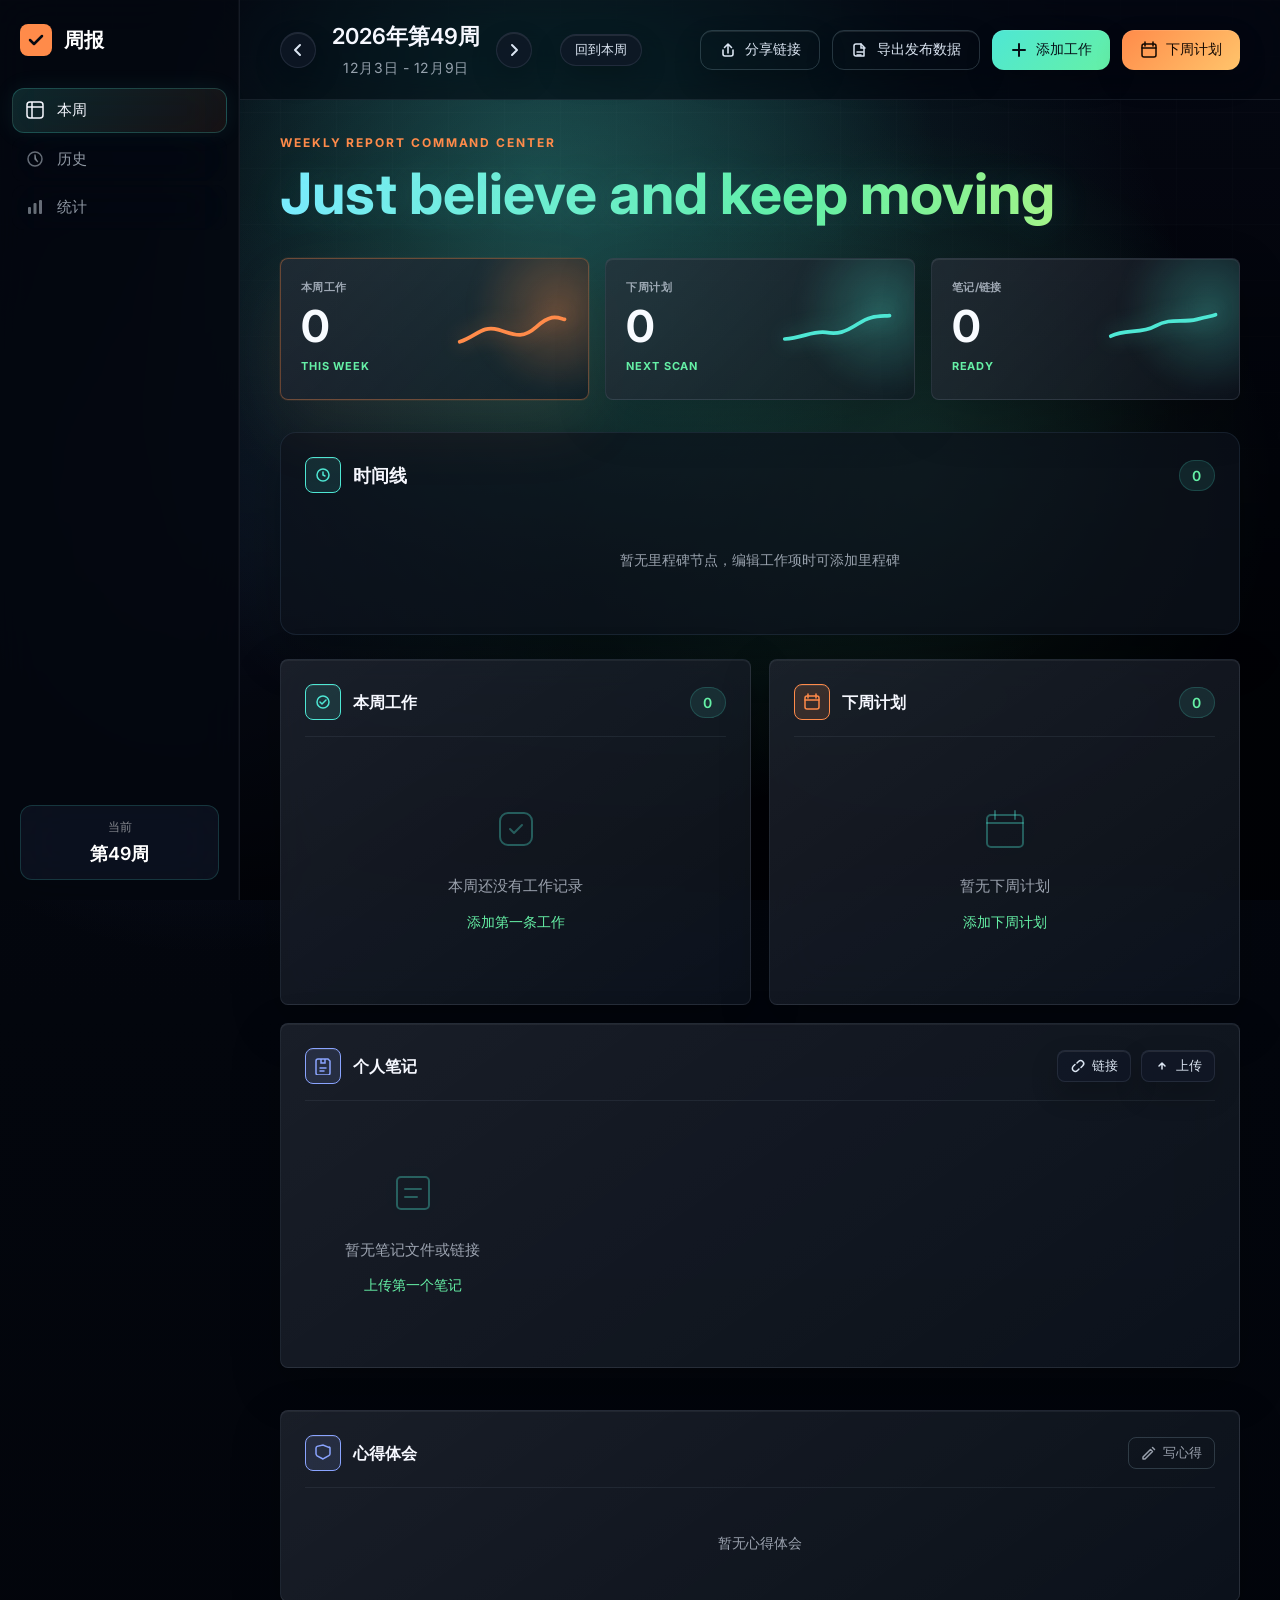
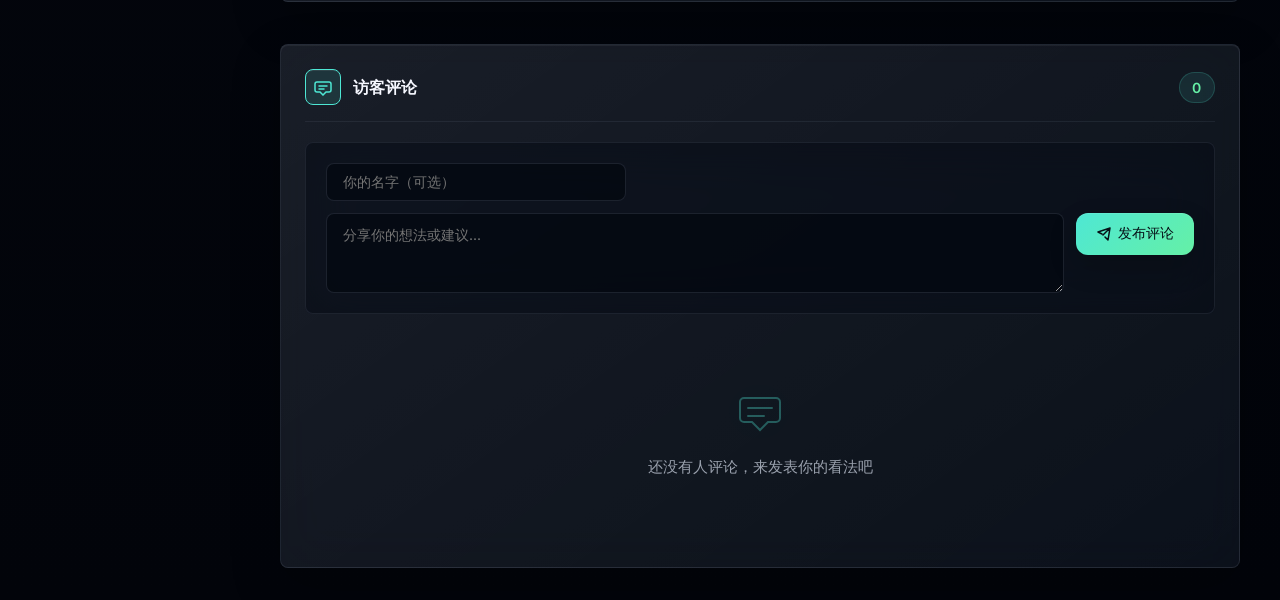
==== index.html @ 9b23c09d "Add published data export" ====
<!DOCTYPE html>
<html lang="zh-CN">
<head>
    <meta charset="UTF-8">
    <meta name="viewport" content="width=device-width, initial-scale=1.0">
    <title>周报 | Weekly Report</title>
    <link rel="stylesheet" href="css/style.css">
    <link rel="preconnect" href="https://fonts.googleapis.com">
    <link rel="preconnect" href="https://fonts.gstatic.com" crossorigin>
    <link href="https://fonts.googleapis.com/css2?family=Inter:wght@300;400;500;600;700&display=swap" rel="stylesheet">
</head>
<body>
    <div class="app-container">
        <!-- 侧边导航 -->
        <aside class="sidebar">
            <div class="sidebar-header">
                <div class="logo">
                    <svg width="32" height="32" viewBox="0 0 32 32" fill="none">
                        <rect width="32" height="32" rx="8" fill="url(#logo-gradient)"/>
                        <path d="M10 16L14 20L22 12" stroke="white" stroke-width="2.5" stroke-linecap="round" stroke-linejoin="round"/>
                        <defs>
                            <linearGradient id="logo-gradient" x1="0" y1="0" x2="32" y2="32">
                                <stop stop-color="#0A84FF"/>
                                <stop offset="1" stop-color="#5E5CE6"/>
                            </linearGradient>
                        </defs>
                    </svg>
                    <span>周报</span>
                </div>
            </div>

            <nav class="sidebar-nav">
                <a href="#" class="nav-item active" data-view="current">
                    <svg width="20" height="20" viewBox="0 0 20 20" fill="currentColor">
                        <rect x="2" y="2" width="16" height="16" rx="3" stroke="currentColor" stroke-width="1.5" fill="none"/>
                        <path d="M2 7h16M7 2v16" stroke="currentColor" stroke-width="1.5"/>
                    </svg>
                    <span>本周</span>
                </a>
                <a href="#" class="nav-item" data-view="history">
                    <svg width="20" height="20" viewBox="0 0 20 20" fill="currentColor">
                        <circle cx="10" cy="10" r="7" stroke="currentColor" stroke-width="1.5" fill="none"/>
                        <path d="M10 6v4l2.5 2.5" stroke="currentColor" stroke-width="1.5" stroke-linecap="round"/>
                    </svg>
                    <span>历史</span>
                </a>
                <a href="#" class="nav-item" data-view="stats">
                    <svg width="20" height="20" viewBox="0 0 20 20" fill="currentColor">
                        <rect x="3" y="10" width="3" height="7" rx="1" fill="currentColor"/>
                        <rect x="8.5" y="6" width="3" height="11" rx="1" fill="currentColor"/>
                        <rect x="14" y="3" width="3" height="14" rx="1" fill="currentColor"/>
                    </svg>
                    <span>统计</span>
                </a>
            </nav>

            <div class="sidebar-footer">
                <div class="current-week-badge">
                    <span class="week-label">当前</span>
                    <span class="week-number" id="sidebarWeek">第1周</span>
                </div>
            </div>
        </aside>

        <!-- 主内容区 -->
        <main class="main-content">
            <!-- 顶部导航栏 -->
            <header class="top-bar">
                <div class="week-selector">
                    <button class="week-nav-btn" id="prevWeek" aria-label="上一周">
                        <svg width="20" height="20" viewBox="0 0 20 20" fill="none">
                            <path d="M12 15L7 10L12 5" stroke="currentColor" stroke-width="2" stroke-linecap="round" stroke-linejoin="round"/>
                        </svg>
                    </button>
                    <div class="week-display">
                        <h1 id="currentWeekTitle">2026年第1周</h1>
                        <span class="week-dates" id="currentWeekDates">1月1日 - 1月7日</span>
                    </div>
                    <button class="week-nav-btn" id="nextWeek" aria-label="下一周">
                        <svg width="20" height="20" viewBox="0 0 20 20" fill="none">
                            <path d="M8 5L13 10L8 15" stroke="currentColor" stroke-width="2" stroke-linecap="round" stroke-linejoin="round"/>
                        </svg>
                    </button>
                    <button class="today-btn" id="todayBtn">回到本周</button>
                </div>

                <div class="top-actions">
                    <button class="action-btn ghost" id="shareReportBtn">
                        <svg width="18" height="18" viewBox="0 0 18 18" fill="none">
                            <path d="M12.5 6.5L9 3m0 0L5.5 6.5M9 3v9M4 9v4a2 2 0 002 2h6a2 2 0 002-2V9" stroke="currentColor" stroke-width="1.6" stroke-linecap="round" stroke-linejoin="round"/>
                        </svg>
                        <span>分享链接</span>
                    </button>
                    <button class="action-btn ghost" id="exportPublishDataBtn">
                        <svg width="18" height="18" viewBox="0 0 18 18" fill="none">
                            <path d="M5 3h5l3 3v9H5a2 2 0 01-2-2V5a2 2 0 012-2z" stroke="currentColor" stroke-width="1.5" stroke-linejoin="round"/>
                            <path d="M10 3v4h4M6 11h6M6 14h4" stroke="currentColor" stroke-width="1.5" stroke-linecap="round"/>
                        </svg>
                        <span>导出发布数据</span>
                    </button>
                    <button class="action-btn primary" id="addTaskBtn">
                        <svg width="18" height="18" viewBox="0 0 18 18" fill="none">
                            <path d="M9 3v12M3 9h12" stroke="currentColor" stroke-width="2" stroke-linecap="round"/>
                        </svg>
                        <span>添加工作</span>
                    </button>
                    <button class="action-btn secondary" id="addHarvestBtn">
                        <svg width="18" height="18" viewBox="0 0 18 18" fill="none">
                            <rect x="2" y="3" width="14" height="13" rx="2" stroke="currentColor" stroke-width="1.5"/>
                            <path d="M2 7h14M5 1v4M13 1v4" stroke="currentColor" stroke-width="1.5" stroke-linecap="round"/>
                        </svg>
                        <span>下周计划</span>
                    </button>
                </div>
            </header>

            <section class="dashboard-hero" aria-label="周报概览">
                <div class="hero-copy">
                    <p class="hero-kicker">Weekly Report Command Center</p>
                    <h2>Just believe and keep moving</h2>
                </div>
                <div class="hero-metrics">
                    <article class="metric-card is-hot">
                        <div>
                            <span class="metric-label">本周工作</span>
                            <strong id="heroTasksCount">0</strong>
                            <small>THIS WEEK</small>
                        </div>
                        <svg class="sparkline" viewBox="0 0 120 42" aria-hidden="true">
                            <path d="M4 34 C22 28, 28 16, 45 21 S70 32, 86 18 S108 8, 116 10" />
                        </svg>
                    </article>
                    <article class="metric-card">
                        <div>
                            <span class="metric-label">下周计划</span>
                            <strong id="heroPlansCount">0</strong>
                            <small>NEXT SCAN</small>
                        </div>
                        <svg class="sparkline teal" viewBox="0 0 120 42" aria-hidden="true">
                            <path d="M4 31 C22 30, 35 22, 48 24 S68 24, 82 15 S102 7, 116 6" />
                        </svg>
                    </article>
                    <article class="metric-card">
                        <div>
                            <span class="metric-label">笔记/链接</span>
                            <strong id="heroNotesCount">0</strong>
                            <small>READY</small>
                        </div>
                        <svg class="sparkline teal" viewBox="0 0 120 42" aria-hidden="true">
                            <path d="M4 28 C20 20, 36 26, 52 17 S80 14, 96 10 S110 7, 116 5" />
                        </svg>
                    </article>
                </div>
            </section>

            <!-- 内容视图容器 -->
            <div class="content-views">
                <!-- 本周视图 -->
                <section class="view current-view active" id="currentView">
                    <!-- 时间线模块 -->
                    <div class="timeline-section" id="timelineSection">
                        <div class="timeline-header">
                            <div class="timeline-title">
                                <div class="section-icon teal">
                                    <svg width="18" height="18" viewBox="0 0 18 18" fill="none">
                                        <circle cx="9" cy="9" r="6" stroke="currentColor" stroke-width="1.5"/>
                                        <path d="M9 6v3l2 1" stroke="currentColor" stroke-width="1.5" stroke-linecap="round"/>
                                    </svg>
                                </div>
                                <h2>时间线</h2>
                            </div>
                            <span class="badge" id="milestonesCount">0</span>
                        </div>
                        <div id="timelineList">
                            <div class="timeline-empty">
                                <p>暂无里程碑节点，编辑工作项时可添加里程碑</p>
                            </div>
                        </div>
                    </div>

                    <div class="content-grid">
                        <!-- 本周工作 -->
                        <div class="content-section">
                            <div class="section-header">
                                <div class="section-title">
                                    <div class="section-icon blue">
                                        <svg width="18" height="18" viewBox="0 0 18 18" fill="none">
                                            <circle cx="9" cy="9" r="6" stroke="currentColor" stroke-width="1.5"/>
                                            <path d="M6 9l2 2 4-4" stroke="currentColor" stroke-width="1.5" stroke-linecap="round" stroke-linejoin="round"/>
                                        </svg>
                                    </div>
                                    <h2>本周工作</h2>
                                </div>
                                <span class="badge" id="tasksCount">0</span>
                            </div>
                            <div class="section-content" id="tasksList">
                                <div class="empty-state">
                                    <div class="empty-icon">
                                        <svg width="48" height="48" viewBox="0 0 48 48" fill="none">
                                            <rect x="8" y="8" width="32" height="32" rx="8" stroke="currentColor" stroke-width="2"/>
                                            <path d="M18 24l4 4 8-8" stroke="currentColor" stroke-width="2" stroke-linecap="round" stroke-linejoin="round"/>
                                        </svg>
                                    </div>
                                    <p>本周还没有工作记录</p>
                                    <button class="link-btn" onclick="app.openModal('task')">添加第一条工作</button>
                                </div>
                            </div>
                        </div>

                        <!-- 下周计划 -->
                        <div class="content-section">
                            <div class="section-header">
                                <div class="section-title">
                                    <div class="section-icon orange">
                                        <svg width="18" height="18" viewBox="0 0 18 18" fill="none">
                                            <rect x="2" y="3" width="14" height="13" rx="2" stroke="currentColor" stroke-width="1.5"/>
                                            <path d="M2 7h14M5 1v4M13 1v4" stroke="currentColor" stroke-width="1.5" stroke-linecap="round"/>
                                        </svg>
                                    </div>
                                    <h2>下周计划</h2>
                                </div>
                                <span class="badge" id="harvestsCount">0</span>
                            </div>
                            <div class="section-content" id="harvestsList">
                                <div class="empty-state">
                                    <div class="empty-icon">
                                        <svg width="48" height="48" viewBox="0 0 48 48" fill="none">
                                            <rect x="6" y="10" width="36" height="32" rx="4" stroke="currentColor" stroke-width="2"/>
                                            <path d="M6 18h36M14 6v8M34 6v8" stroke="currentColor" stroke-width="2" stroke-linecap="round"/>
                                        </svg>
                                    </div>
                                    <p>暂无下周计划</p>
                                    <button class="link-btn" onclick="app.openModal('harvest')">添加下周计划</button>
                                </div>
                            </div>
                        </div>

                        <!-- 个人笔记 -->
                        <div class="content-section full-width">
                            <div class="section-header">
                                <div class="section-title">
                                    <div class="section-icon purple">
                                        <svg width="18" height="18" viewBox="0 0 18 18" fill="none">
                                            <path d="M4 2h10l2 2v12a2 2 0 01-2 2H4a2 2 0 01-2-2V4a2 2 0 012-2z" stroke="currentColor" stroke-width="1.5"/>
                                            <path d="M7 2v4h4V2" stroke="currentColor" stroke-width="1.5"/>
                                            <path d="M6 11h6M6 14h4" stroke="currentColor" stroke-width="1.5" stroke-linecap="round"/>
                                        </svg>
                                    </div>
                                    <h2>个人笔记</h2>
                                </div>
                                <div class="note-actions-header">
                                    <button class="upload-btn" id="addNoteLinkBtn">
                                        <svg width="16" height="16" viewBox="0 0 16 16" fill="none">
                                            <path d="M7 5l1.5-1.5a3 3 0 014.25 4.25L11 9.5M9 11l-1.5 1.5a3 3 0 01-4.25-4.25L5 6.5" stroke="currentColor" stroke-width="1.5" stroke-linecap="round"/>
                                        </svg>
                                        <span>链接</span>
                                    </button>
                                    <button class="upload-btn" id="uploadNoteBtn">
                                        <svg width="16" height="16" viewBox="0 0 16 16" fill="none">
                                            <path d="M8 11V5M5 8l3-3 3 3" stroke="currentColor" stroke-width="1.5" stroke-linecap="round" stroke-linejoin="round"/>
                                        </svg>
                                        <span>上传</span>
                                    </button>
                                </div>
                                <input type="file" id="noteInput" accept=".txt,.md,.pdf,.doc,.docx,.jpg,.png" hidden multiple>
                            </div>
                            <div class="section-content notes-grid" id="notesList">
                                <div class="empty-state">
                                    <div class="empty-icon">
                                        <svg width="48" height="48" viewBox="0 0 48 48" fill="none">
                                            <path d="M12 8h24a4 4 0 014 4v24a4 4 0 01-4 4H12a4 4 0 01-4-4V12a4 4 0 014-4z" stroke="currentColor" stroke-width="2"/>
                                            <path d="M16 20h16M16 28h12" stroke="currentColor" stroke-width="2" stroke-linecap="round"/>
                                        </svg>
                                    </div>
                                    <p>暂无笔记文件</p>
                                    <button class="link-btn" onclick="document.getElementById('noteInput').click()">上传第一个笔记</button>
                                </div>
                            </div>
                        </div>

                        <!-- 心得体会 -->
                        <div class="content-section full-width thoughts-section">
                            <div class="section-header">
                                <div class="section-title">
                                    <div class="section-icon pink">
                                        <svg width="18" height="18" viewBox="0 0 18 18" fill="none">
                                            <path d="M9 15l-5.878-3.124C2.424 11.29 2 10.594 2 9.84V4.16c0-.754.424-1.45 1.122-1.784L9 1l5.878 2.376C15.576 2.71 16 3.406 16 4.16v5.68c0 .754-.424 1.45-1.122 1.784L9 15z" stroke="currentColor" stroke-width="1.5"/>
                                        </svg>
                                    </div>
                                    <h2>心得体会</h2>
                                </div>
                                <button class="edit-thoughts-btn" id="editThoughtsBtn">
                                    <svg width="16" height="16" viewBox="0 0 16 16" fill="none">
                                        <path d="M11.5 2.5l2 2M2 12v2h2l7.5-7.5-2-2L2 12z" stroke="currentColor" stroke-width="1.5" stroke-linecap="round" stroke-linejoin="round"/>
                                    </svg>
                                    <span>写心得</span>
                                </button>
                            </div>
                            <div class="section-content thoughts-content">
                                <!-- 本周心得输入框（默认隐藏） -->
                                <div class="thoughts-input-area" id="thoughtsInputArea" style="display: none;">
                                    <textarea id="weekThoughts" placeholder="写下本周的心得体会、经验总结、感悟..." rows="4" maxlength="1000"></textarea>
                                    <div class="thoughts-actions">
                                        <button class="cancel-thoughts-btn" id="cancelThoughtsBtn">取消</button>
                                        <button class="save-thoughts-btn" id="saveThoughtsBtn">
                                            <svg width="16" height="16" viewBox="0 0 16 16" fill="none">
                                                <path d="M8 12l3-3M8 12V5M8 12L5 9" stroke="currentColor" stroke-width="1.5" stroke-linecap="round" stroke-linejoin="round"/>
                                            </svg>
                                            保存
                                        </button>
                                    </div>
                                </div>
                                <!-- 心得列表 -->
                                <div id="thoughtsList">
                                    <div class="empty-state compact">
                                        <p>暂无心得体会</p>
                                    </div>
                                </div>
                            </div>
                        </div>

                        <!-- 评论区域 -->
                        <div class="content-section full-width comments-section">
                            <div class="section-header">
                                <div class="section-title">
                                    <div class="section-icon teal">
                                        <svg width="18" height="18" viewBox="0 0 18 18" fill="none">
                                            <path d="M3 4h12a2 2 0 012 2v6a2 2 0 01-2 2h-3l-3 3-3-3H3a2 2 0 01-2-2V6a2 2 0 012-2z" stroke="currentColor" stroke-width="1.5"/>
                                            <path d="M5 8h8M5 11h5" stroke="currentColor" stroke-width="1.5" stroke-linecap="round"/>
                                        </svg>
                                    </div>
                                    <h2>访客评论</h2>
                                </div>
                                <span class="badge" id="commentsCount">0</span>
                            </div>
                            <div class="section-content">
                                <!-- 评论输入框 -->
                                <div class="comment-input-area">
                                    <div class="comment-author-input">
                                        <input type="text" id="commentAuthor" placeholder="你的名字（可选）" maxlength="20">
                                    </div>
                                    <div class="comment-textarea-wrapper">
                                        <textarea id="commentContent" placeholder="分享你的想法或建议..." rows="3" maxlength="500"></textarea>
                                        <button class="submit-comment-btn" id="submitCommentBtn">
                                            <svg width="16" height="16" viewBox="0 0 16 16" fill="none">
                                                <path d="M14 2L7 9M14 2l-2 12-3-3M14 2L2 6l4 2" stroke="currentColor" stroke-width="1.5" stroke-linecap="round" stroke-linejoin="round"/>
                                            </svg>
                                            发布评论
                                        </button>
                                    </div>
                                </div>

                                <!-- 评论列表 -->
                                <div class="comments-list" id="commentsList">
                                    <div class="empty-state">
                                        <div class="empty-icon">
                                            <svg width="48" height="48" viewBox="0 0 48 48" fill="none">
                                                <path d="M8 12h32a4 4 0 014 4v16a4 4 0 01-4 4h-8l-8 8-8-8H8a4 4 0 01-4-4V16a4 4 0 014-4z" stroke="currentColor" stroke-width="2"/>
                                                <path d="M12 22h24M12 30h16" stroke="currentColor" stroke-width="2" stroke-linecap="round"/>
                                            </svg>
                                        </div>
                                        <p>还没有人评论，来发表你的看法吧</p>
                                    </div>
                                </div>
                            </div>
                        </div>
                    </div>
                </section>

                <!-- 历史视图 -->
                <section class="view history-view" id="historyView">
                    <div class="history-timeline" id="historyTimeline">
                        <div class="empty-state large">
                            <div class="empty-icon">
                                <svg width="64" height="64" viewBox="0 0 64 64" fill="none">
                                    <circle cx="32" cy="32" r="24" stroke="currentColor" stroke-width="2"/>
                                    <path d="M32 18v18l10 6" stroke="currentColor" stroke-width="2" stroke-linecap="round" stroke-linejoin="round"/>
                                </svg>
                            </div>
                            <h3>还没有历史周报</h3>
                            <p>开始记录你的第一周周报吧</p>
                        </div>
                    </div>
                </section>

                <!-- 统计视图 -->
                <section class="view stats-view" id="statsView">
                    <div class="stats-cards">
                        <div class="stat-card">
                            <div class="stat-value" id="statWeeks">0</div>
                            <div class="stat-label">总周数</div>
                        </div>
                        <div class="stat-card">
                            <div class="stat-value" id="statTasks">0</div>
                            <div class="stat-label">本周工作</div>
                        </div>
                        <div class="stat-card">
                            <div class="stat-value" id="statHarvests">0</div>
                            <div class="stat-label">收获心得</div>
                        </div>
                        <div class="stat-card">
                            <div class="stat-value" id="statNotes">0</div>
                            <div class="stat-label">笔记/链接</div>
                        </div>
                        <div class="stat-card">
                            <div class="stat-value" id="statComments">0</div>
                            <div class="stat-label">评论</div>
                        </div>
                    </div>
                    <div class="stats-chart">
                        <h3>周报趋势</h3>
                        <div class="chart-container" id="trendChart">
                            <!-- 简单的趋势图 -->
                        </div>
                    </div>
                    <div class="stats-chart comment-summary-card">
                        <h3>评论总结</h3>
                        <div class="comment-summary-grid" id="commentSummary">
                            <!-- 评论统计总结 -->
                        </div>
                    </div>
                </section>
            </div>
        </main>
    </div>

    <!-- 添加/编辑模态框 -->
    <div class="modal-overlay" id="modalOverlay">
        <div class="modal" id="itemModal">
            <div class="modal-header">
                <h2 id="modalTitle">添加本周工作</h2>
                <button class="modal-close" id="closeModal" aria-label="关闭">
                    <svg width="24" height="24" viewBox="0 0 24 24" fill="none">
                        <path d="M18 6L6 18M6 6l12 12" stroke="currentColor" stroke-width="2" stroke-linecap="round"/>
                    </svg>
                </button>
            </div>
            <div class="modal-body">
                <form id="itemForm">
                    <div class="form-group">
                        <label for="itemProjectSelect">项目名称</label>
                        <div class="project-input-wrapper">
                            <select id="itemProjectSelect">
                                <option value="">选择已有项目...</option>
                            </select>
                            <input type="text" id="itemProjectName" placeholder="或手动输入新项目">
                        </div>
                    </div>

                    <div class="form-group">
                        <label for="itemTitle">标题 <span class="required">*</span></label>
                        <input type="text" id="itemTitle" placeholder="简短描述这件事..." required>
                    </div>

                    <div class="form-group">
                        <label for="itemContent">工作内容</label>
                        <textarea id="itemContent" rows="3" placeholder="详细描述工作内容..."></textarea>
                    </div>

                    <div class="form-group">
                        <label for="itemReflection">心得体会</label>
                        <textarea id="itemReflection" rows="2" placeholder="记录收获、感悟、经验总结..."></textarea>
                    </div>

                    <div class="form-row">
                        <div class="form-group half">
                            <label for="itemCategory">分类</label>
                            <select id="itemCategory">
                                <option value="ai">AI</option>
                                <option value="c_product">C端产品</option>
                            </select>
                        </div>

                        <div class="form-group half">
                            <label for="itemPriority">优先级</label>
                            <select id="itemPriority">
                                <option value="p0">P0</option>
                                <option value="p1" selected>P1</option>
                                <option value="p2">P2</option>
                                <option value="p3">P3</option>
                            </select>
                        </div>
                    </div>

                    <div class="form-group">
                        <label>标签</label>
                        <div class="tags-input">
                            <div class="tags-container" id="tagsContainer"></div>
                            <input type="text" id="tagInput" placeholder="输入标签后按回车添加...">
                        </div>
                    </div>

                    <div class="form-row">
                        <div class="form-group half">
                            <label for="itemStartDate">开始日期</label>
                            <input type="date" id="itemStartDate">
                        </div>
                        <div class="form-group half">
                            <label for="itemEndDate">完成日期</label>
                            <input type="date" id="itemEndDate">
                        </div>
                    </div>

                    <div class="form-group" id="ddlGroup" style="display: none;">
                        <label for="itemDDL">截止日期 (DDL) <span class="required">*</span></label>
                        <input type="date" id="itemDDL">
                        <small style="color: var(--orange); font-size: 12px; margin-top: 4px; display: block;">
                            未完成工作需要设置截止日期
                        </small>
                    </div>

                    <div class="form-group">
                        <label>颜色标记</label>
                        <div class="color-selector">
                            <label class="color-option">
                                <input type="radio" name="itemColor" value="#0A84FF" checked>
                                <span class="color-dot" style="background: #0A84FF"></span>
                            </label>
                            <label class="color-option">
                                <input type="radio" name="itemColor" value="#30D158">
                                <span class="color-dot" style="background: #30D158"></span>
                            </label>
                            <label class="color-option">
                                <input type="radio" name="itemColor" value="#FF9F0A">
                                <span class="color-dot" style="background: #FF9F0A"></span>
                            </label>
                            <label class="color-option">
                                <input type="radio" name="itemColor" value="#FF453A">
                                <span class="color-dot" style="background: #FF453A"></span>
                            </label>
                            <label class="color-option">
                                <input type="radio" name="itemColor" value="#BF5AF2">
                                <span class="color-dot" style="background: #BF5AF2"></span>
                            </label>
                            <label class="color-option">
                                <input type="radio" name="itemColor" value="#5E5CE6">
                                <span class="color-dot" style="background: #5E5CE6"></span>
                            </label>
                        </div>
                    </div>

                    <div class="form-group">
                        <label for="itemProgress">完成进度</label>
                        <div class="progress-input">
                            <input type="range" id="itemProgress" min="0" max="100" value="100">
                            <span class="progress-value" id="progressValue">100%</span>
                        </div>
                    </div>

                    <!-- 里程碑编辑器 -->
                    <div class="milestones-editor">
                        <h3>
                            <svg width="16" height="16" viewBox="0 0 16 16" fill="none">
                                <circle cx="8" cy="8" r="5" stroke="currentColor" stroke-width="1.5"/>
                                <path d="M8 5v3l2 1" stroke="currentColor" stroke-width="1.5" stroke-linecap="round"/>
                            </svg>
                            里程碑节点
                        </h3>
                        <div class="milestones-list" id="milestonesList">
                            <!-- 动态填充 -->
                        </div>
                        <button type="button" class="add-milestone-btn" id="addMilestoneBtn">
                            <svg width="16" height="16" viewBox="0 0 16 16" fill="none">
                                <path d="M8 3v10M3 8h10" stroke="currentColor" stroke-width="1.5" stroke-linecap="round"/>
                            </svg>
                            添加里程碑
                        </button>
                    </div>
                </form>
            </div>
            <div class="modal-footer">
                <button class="btn secondary" id="cancelBtn">取消</button>
                <button class="btn primary" id="saveBtn">
                    <span>保存</span>
                </button>
            </div>
        </div>
    </div>

    <!-- Toast 提示 -->
    <div class="toast" id="toast">
        <div class="toast-icon"></div>
        <span class="toast-message" id="toastMessage">保存成功</span>
    </div>

    <script src="js/storage.js"></script>
    <script src="js/app.js"></script>
</body>
</html>
---- css/style.css ----
/* ===== Apple 风格设计系统 ===== */

:root {
    /* 苹果系统色彩 - 克制使用 */
    --blue: #0A84FF;
    --green: #30D158;
    --orange: #FF9F0A;
    --red: #FF453A;
    --purple: #BF5AF2;
    --indigo: #5E5CE6;
    --pink: #FF375F;
    --teal: #64D2FF;

    /* 暗色灰度系统 */
    --gray-1: #8E8E93;
    --gray-2: #636366;
    --gray-3: #48484A;
    --gray-4: #3A3A3C;
    --gray-5: #2C2C2E;
    --gray-6: #1C1C1E;

    /* 背景色 - 深黑主题 */
    --bg-primary: #000000;
    --bg-secondary: #0A0A0A;
    --bg-tertiary: #1C1C1E;
    --bg-sidebar: #000000;
    --bg-card: #1C1C1E;

    /* 文字色 - 浅色 */
    --text-primary: #FFFFFF;
    --text-secondary: #EBEBF5;
    --text-tertiary: #EBEBF599;
    --text-quaternary: #EBEBF54D;

    /* 交互色 */
    --border: rgba(255, 255, 255, 0.06);
    --border-strong: rgba(255, 255, 255, 0.12);
    --shadow-sm: 0 1px 3px rgba(0, 0, 0, 0.3), 0 1px 2px rgba(0, 0, 0, 0.4);
    --shadow-md: 0 4px 12px rgba(0, 0, 0, 0.5);
    --shadow-lg: 0 12px 40px rgba(0, 0, 0, 0.7);

    /* 尺寸系统 */
    --radius-sm: 8px;
    --radius-md: 12px;
    --radius-lg: 16px;
    --radius-xl: 20px;

    /* 动画 */
    --transition-fast: 0.15s ease;
    --transition-normal: 0.25s ease;
    --transition-slow: 0.35s ease;
}

/* ===== 全局样式 ===== */

* {
    margin: 0;
    padding: 0;
    box-sizing: border-box;
}

html {
    font-size: 16px;
    -webkit-font-smoothing: antialiased;
    -moz-osx-font-smoothing: grayscale;
}

body {
    font-family: 'Inter', -apple-system, BlinkMacSystemFont, 'SF Pro Display', 'SF Pro Text', 'Helvetica Neue', sans-serif;
    background: var(--bg-secondary);
    color: var(--text-primary);
    line-height: 1.5;
    min-height: 100vh;
}

/* ===== 主容器布局 ===== */

.app-container {
    display: flex;
    min-height: 100vh;
}

/* ===== 侧边栏 ===== */

.sidebar {
    width: 240px;
    background: var(--bg-sidebar);
    color: white;
    display: flex;
    flex-direction: column;
    position: fixed;
    top: 0;
    left: 0;
    height: 100vh;
    z-index: 100;
}

.sidebar-header {
    padding: 24px 20px;
}

.logo {
    display: flex;
    align-items: center;
    gap: 12px;
    font-size: 20px;
    font-weight: 600;
}

.logo svg {
    flex-shrink: 0;
}

.sidebar-nav {
    flex: 1;
    padding: 8px 12px;
    display: flex;
    flex-direction: column;
    gap: 4px;
}

.nav-item {
    display: flex;
    align-items: center;
    gap: 12px;
    padding: 10px 12px;
    border-radius: var(--radius-md);
    color: rgba(255, 255, 255, 0.7);
    text-decoration: none;
    transition: all var(--transition-fast);
    font-size: 15px;
    font-weight: 400;
}

.nav-item svg {
    flex-shrink: 0;
    opacity: 0.7;
}

.nav-item:hover {
    background: rgba(255, 255, 255, 0.08);
    color: white;
}

.nav-item:hover svg {
    opacity: 1;
}

.nav-item.active {
    background: rgba(255, 255, 255, 0.12);
    color: white;
}

.nav-item.active svg {
    opacity: 1;
}

.sidebar-footer {
    padding: 20px;
}

.current-week-badge {
    background: rgba(255, 255, 255, 0.08);
    border-radius: var(--radius-md);
    padding: 12px 16px;
    text-align: center;
}

.week-label {
    font-size: 12px;
    color: rgba(255, 255, 255, 0.5);
    display: block;
    margin-bottom: 4px;
}

.week-number {
    font-size: 18px;
    font-weight: 600;
}

/* ===== 主内容区 ===== */

.main-content {
    flex: 1;
    margin-left: 240px;
    background: var(--bg-secondary);
    min-height: 100vh;
}

/* ===== 顶部导航栏 ===== */

.top-bar {
    background: var(--bg-primary);
    padding: 20px 40px;
    display: flex;
    justify-content: space-between;
    align-items: center;
    border-bottom: 1px solid var(--border);
    position: sticky;
    top: 0;
    z-index: 50;
}

.week-selector {
    display: flex;
    align-items: center;
    gap: 16px;
}

.week-nav-btn {
    width: 36px;
    height: 36px;
    border-radius: 50%;
    border: none;
    background: transparent;
    color: var(--text-secondary);
    cursor: pointer;
    display: flex;
    align-items: center;
    justify-content: center;
    transition: all var(--transition-fast);
}

.week-nav-btn:hover {
    background: var(--gray-6);
    color: var(--text-primary);
}

.week-display {
    text-align: center;
}

.week-display h1 {
    font-size: 24px;
    font-weight: 600;
    color: var(--text-primary);
    margin-bottom: 2px;
}

.week-dates {
    font-size: 14px;
    color: var(--text-tertiary);
}

.today-btn {
    padding: 6px 14px;
    border-radius: 20px;
    border: 1px solid var(--border-strong);
    background: transparent;
    color: var(--text-secondary);
    font-size: 13px;
    font-weight: 500;
    cursor: pointer;
    transition: all var(--transition-fast);
    margin-left: 12px;
}

.today-btn:hover {
    background: var(--blue);
    border-color: var(--blue);
    color: white;
}

.top-actions {
    display: flex;
    gap: 12px;
}

.action-btn {
    display: flex;
    align-items: center;
    gap: 8px;
    padding: 10px 18px;
    border-radius: var(--radius-md);
    border: none;
    font-size: 14px;
    font-weight: 500;
    cursor: pointer;
    transition: all var(--transition-fast);
}

.action-btn svg {
    flex-shrink: 0;
}

.action-btn.primary {
    background: var(--blue);
    color: white;
}

.action-btn.primary:hover {
    background: #409CFF;
    transform: translateY(-1px);
}

.action-btn.secondary {
    background: var(--orange);
    color: white;
}

.action-btn.secondary:hover {
    background: #FFB340;
    transform: translateY(-1px);
}

.action-btn.ghost {
    background: transparent;
    border: 1px solid var(--border-strong);
    color: var(--text-secondary);
}

.action-btn.ghost:hover {
    background: var(--gray-6);
    color: var(--text-primary);
    transform: translateY(-1px);
}

/* ===== 内容视图 ===== */

.content-views {
    padding: 32px 40px;
}

.view {
    display: none;
}

.view.active {
    display: block;
    animation: fadeIn 0.3s ease;
}

@keyframes fadeIn {
    from { opacity: 0; transform: translateY(10px); }
    to { opacity: 1; transform: translateY(0); }
}

/* ===== 内容网格 ===== */

.content-grid {
    display: grid;
    grid-template-columns: repeat(2, 1fr);
    gap: 24px;
}

.content-section {
    background: var(--bg-card);
    border-radius: var(--radius-lg);
    padding: 24px;
    box-shadow: var(--shadow-sm);
    border: 1px solid var(--border);
}

.content-section.full-width {
    grid-column: span 2;
}

.section-header {
    display: flex;
    justify-content: space-between;
    align-items: center;
    margin-bottom: 20px;
}

.section-title {
    display: flex;
    align-items: center;
    gap: 12px;
}

.section-icon {
    width: 36px;
    height: 36px;
    border-radius: var(--radius-md);
    display: flex;
    align-items: center;
    justify-content: center;
}

.section-icon.blue {
    background: rgba(10, 132, 255, 0.2);
    color: var(--blue);
}

.section-icon.orange {
    background: rgba(255, 159, 10, 0.2);
    color: var(--orange);
}

.section-icon.purple {
    background: rgba(191, 90, 242, 0.2);
    color: var(--purple);
}

.section-icon.pink {
    background: rgba(255, 55, 95, 0.2);
    color: var(--pink);
}

.section-title h2 {
    font-size: 18px;
    font-weight: 600;
}

.badge {
    font-size: 14px;
    font-weight: 600;
    color: var(--text-tertiary);
    padding: 4px 12px;
    background: var(--gray-6);
    border-radius: 20px;
}

.section-content {
    min-height: 200px;
}

.upload-btn {
    display: flex;
    align-items: center;
    gap: 6px;
    padding: 6px 12px;
    border-radius: var(--radius-sm);
    border: 1px solid var(--border-strong);
    background: transparent;
    color: var(--text-secondary);
    font-size: 13px;
    font-weight: 500;
    cursor: pointer;
    transition: all var(--transition-fast);
}

.upload-btn:hover {
    background: var(--gray-6);
    color: var(--text-primary);
}

/* ===== 空状态 ===== */

.empty-state {
    display: flex;
    flex-direction: column;
    align-items: center;
    justify-content: center;
    padding: 48px 24px;
    text-align: center;
}

.empty-icon {
    color: var(--gray-2);
    margin-bottom: 16px;
}

.empty-state p {
    font-size: 15px;
    color: var(--text-tertiary);
    margin-bottom: 16px;
}

.empty-state.large {
    padding: 80px 24px;
}

.empty-state.large h3 {
    font-size: 20px;
    font-weight: 600;
    color: var(--text-secondary);
    margin-bottom: 8px;
}

.link-btn {
    font-size: 14px;
    font-weight: 500;
    color: var(--blue);
    background: transparent;
    border: none;
    cursor: pointer;
    transition: color var(--transition-fast);
}

.link-btn:hover {
    color: #0077ED;
}

/* ===== 事项卡片 ===== */

/* 项目分组 */
.project-group {
    margin-bottom: 24px;
    border-radius: var(--radius-lg);
    overflow: hidden;
    background: var(--project-bg, rgba(78, 231, 212, 0.04));
    border: 1px solid rgba(255, 255, 255, 0.06);
}

.project-group:last-child {
    margin-bottom: 0;
}

.project-header {
    display: flex;
    justify-content: space-between;
    align-items: center;
    padding: 12px 16px;
    background: rgba(7, 12, 22, 0.5);
    border-bottom: 1px solid rgba(255, 255, 255, 0.04);
    --project-color: var(--teal);
}

.project-indicator {
    display: flex;
    align-items: center;
    gap: 10px;
}

.project-dot {
    width: 8px;
    height: 8px;
    border-radius: 50%;
    background: var(--project-color);
    opacity: 0.8;
}

.project-title {
    font-size: 14px;
    font-weight: 500;
    color: var(--text-primary);
    margin: 0;
}

.project-count {
    font-size: 12px;
    color: var(--text-tertiary);
    background: rgba(255, 255, 255, 0.03);
    padding: 3px 8px;
    border-radius: 10px;
}

.project-tasks {
    padding: 12px;
    background: rgba(7, 12, 22, 0.2);
}

.item-card {
    background: var(--bg-card);
    border-radius: var(--radius-md);
    padding: 12px 14px 12px 18px;
    margin-bottom: 8px;
    transition: all var(--transition-fast);
    border: 1px solid var(--border);
    position: relative;
    overflow: hidden;
}

.item-color-stripe {
    position: absolute;
    left: 0;
    top: 0;
    bottom: 0;
    width: 4px;
    background: var(--item-color, var(--blue));
    transition: all var(--transition-fast);
}

.item-card:hover {
    background: var(--gray-5);
    border-color: var(--border-strong);
}

.item-card:hover .item-color-stripe {
    width: 5px;
    box-shadow: 0 0 12px var(--item-color, var(--blue));
}

.item-card:last-child {
    margin-bottom: 0;
}

.item-header {
    display: flex;
    justify-content: space-between;
    align-items: center;
    margin-bottom: 6px;
    gap: 8px;
}

.item-title-line {
    display: flex;
    align-items: center;
    gap: 8px;
    flex: 1;
    min-width: 0;
}

.item-title {
    font-size: 14px;
    font-weight: 500;
    color: var(--text-primary);
    line-height: 1.3;
    white-space: nowrap;
    overflow: hidden;
    text-overflow: ellipsis;
}

.item-tag-item {
    font-size: 11px;
    padding: 2px 6px;
    border-radius: 4px;
    background: rgba(78, 231, 212, 0.15);
    color: var(--teal);
    font-weight: 500;
    white-space: nowrap;
    flex-shrink: 0;
}

.item-tag-item.ai {
    background: rgba(78, 231, 212, 0.15);
    color: var(--teal);
}

.item-tag-item.c_product {
    background: rgba(255, 139, 74, 0.15);
    color: var(--orange);
}

.item-tag-item.priority {
    background: rgba(255, 139, 74, 0.15);
    color: var(--orange);
}

.item-tag-item.priority.p0 {
    background: rgba(255, 95, 95, 0.15);
    color: var(--red);
}

.item-tag-item.priority.p1 {
    background: rgba(255, 139, 74, 0.15);
    color: var(--orange);
}

.item-tag-item.priority.p2 {
    background: rgba(78, 231, 212, 0.15);
    color: var(--teal);
}

.item-tag-item.priority.p3 {
    background: rgba(142, 142, 147, 0.15);
    color: var(--gray-1);
}

.item-actions {
    display: flex;
    gap: 6px;
    opacity: 0;
    transition: opacity var(--transition-fast);
}

.item-card:hover .item-actions {
    opacity: 1;
}

.item-action-btn {
    width: 26px;
    height: 26px;
    border-radius: var(--radius-sm);
    border: none;
    background: transparent;
    color: var(--text-tertiary);
    cursor: pointer;
    display: flex;
    align-items: center;
    justify-content: center;
    transition: all var(--transition-fast);
}

.item-action-btn:hover {
    background: var(--gray-5);
    color: var(--text-primary);
}

.item-action-btn.delete:hover {
    background: rgba(255, 59, 48, 0.12);
    color: var(--red);
}

.item-content {
    font-size: 13px;
    color: var(--text-secondary);
    line-height: 1.4;
    margin-bottom: 6px;
}

.item-reflection {
    font-size: 12px;
    color: var(--purple);
    line-height: 1.4;
    margin-bottom: 6px;
    padding: 6px 8px;
    background: rgba(191, 90, 242, 0.08);
    border-radius: 6px;
    border-left: 2px solid var(--purple);
}

.item-footer {
    display: flex;
    justify-content: space-between;
    align-items: center;
    gap: 12px;
    margin-top: 6px;
    padding-top: 6px;
    border-top: 1px solid var(--border);
}

.item-dates {
    display: flex;
    gap: 12px;
    font-size: 11px;
    color: var(--text-tertiary);
}

.item-date {
    display: flex;
    align-items: center;
    gap: 4px;
}

.item-ddl {
    color: var(--orange);
    font-weight: 500;
}

.item-progress-mini {
    display: flex;
    align-items: center;
    gap: 6px;
    font-size: 11px;
    color: var(--text-tertiary);
}

.progress-bar-mini {
    width: 60px;
    height: 4px;
    border-radius: 2px;
    background: var(--gray-5);
    overflow: hidden;
}

.progress-fill-mini {
    height: 100%;
    background: linear-gradient(90deg, var(--teal), var(--green));
    border-radius: 2px;
}

.item-meta {
    display: flex;
    align-items: center;
    gap: 12px;
    font-size: 13px;
    color: var(--text-tertiary);
}

.item-category {
    display: inline-flex;
    align-items: center;
    gap: 4px;
    padding: 3px 8px;
    border-radius: 6px;
    font-size: 12px;
    font-weight: 500;
}

.item-category.work { background: rgba(10, 132, 255, 0.2); color: var(--blue); }
.item-category.study { background: rgba(191, 90, 242, 0.2); color: var(--purple); }
.item-category.life { background: rgba(48, 209, 88, 0.2); color: var(--green); }
.item-category.project { background: rgba(255, 159, 10, 0.2); color: var(--orange); }
.item-category.other { background: rgba(142, 142, 147, 0.2); color: var(--gray-1); }

.item-category.ai { background: rgba(10, 132, 255, 0.2); color: var(--blue); }
.item-category.c_product { background: rgba(255, 159, 10, 0.2); color: var(--orange); }

.item-priority {
    display: inline-flex;
    align-items: center;
    gap: 4px;
    padding: 3px 8px;
    border-radius: 6px;
    font-size: 12px;
    font-weight: 600;
}

.item-priority.p0 { background: rgba(255, 69, 58, 0.2); color: var(--red); }
.item-priority.p1 { background: rgba(255, 159, 10, 0.2); color: var(--orange); }
.item-priority.p2 { background: rgba(10, 132, 255, 0.2); color: var(--blue); }
.item-priority.p3 { background: rgba(142, 142, 147, 0.2); color: var(--gray-1); }

.item-tags {
    display: flex;
    gap: 6px;
    flex-wrap: wrap;
}

.item-tag {
    padding: 2px 8px;
    border-radius: 6px;
    background: var(--gray-5);
    color: var(--text-tertiary);
    font-size: 12px;
}

.item-progress {
    display: flex;
    align-items: center;
    gap: 12px;
    width: 100%;
    margin-top: 12px;
    padding-top: 12px;
    border-top: 1px solid var(--border);
}

.progress-bar {
    flex: 1;
    height: 8px;
    border-radius: 4px;
    background: var(--gray-5);
    overflow: hidden;
    position: relative;
}

.progress-fill {
    height: 100%;
    border-radius: 4px;
    background: linear-gradient(90deg, var(--blue), var(--green));
    transition: width 0.3s ease;
}

.progress-text {
    font-size: 14px;
    font-weight: 600;
    color: var(--text-primary);
    min-width: 45px;
    text-align: right;
}

.item-date {
    display: flex;
    align-items: center;
    gap: 4px;
}

.item-ddl {
    display: flex;
    align-items: center;
    gap: 4px;
    color: var(--orange);
    font-weight: 500;
}

/* ===== 笔记网格 ===== */

.notes-grid {
    display: grid;
    grid-template-columns: repeat(auto-fill, minmax(180px, 1fr));
    gap: 16px;
}

.note-card {
    background: var(--bg-tertiary);
    border-radius: var(--radius-md);
    padding: 20px;
    text-align: center;
    transition: all var(--transition-fast);
    border: 1px solid transparent;
    cursor: pointer;
}

.note-card:hover {
    background: var(--gray-6);
    border-color: var(--border-strong);
    transform: translateY(-2px);
}

.note-icon {
    width: 48px;
    height: 48px;
    border-radius: var(--radius-md);
    background: rgba(10, 132, 255, 0.2);
    color: var(--blue);
    display: flex;
    align-items: center;
    justify-content: center;
    margin: 0 auto 12px;
}

.note-icon.pdf { background: rgba(255, 69, 58, 0.2); color: var(--red); }
.note-icon.doc { background: rgba(10, 132, 255, 0.2); color: var(--blue); }
.note-icon.image { background: rgba(48, 209, 88, 0.2); color: var(--green); }
.note-icon.text { background: rgba(142, 142, 147, 0.2); color: var(--gray-1); }

.note-name {
    font-size: 14px;
    font-weight: 500;
    color: var(--text-primary);
    margin-bottom: 4px;
    overflow: hidden;
    text-overflow: ellipsis;
    white-space: nowrap;
}

.note-size {
    font-size: 12px;
    color: var(--text-tertiary);
}

.note-actions {
    margin-top: 12px;
    display: flex;
    justify-content: center;
    gap: 8px;
}

/* ===== 评论区域 ===== */

.comments-section {
    margin-top: 24px;
}

.section-icon.teal {
    background: rgba(100, 210, 255, 0.2);
    color: var(--teal);
}

/* ===== 心得体会 ===== */

.thoughts-section {
    margin-top: 24px;
}

.thoughts-content {
    min-height: auto;
    max-height: 200px;
    overflow-y: auto;
}

.empty-state.compact {
    padding: 24px;
}

.empty-state.compact p {
    font-size: 14px;
    margin-bottom: 0;
}

/* 心得体会输入框 */
.thoughts-input-area {
    margin-bottom: 20px;
    padding: 16px;
    background: var(--bg-tertiary);
    border-radius: var(--radius-md);
    border: 1px solid var(--border);
}

.thoughts-input-area textarea {
    width: 100%;
    padding: 12px;
    border-radius: var(--radius-sm);
    border: 1px solid var(--border-strong);
    background: var(--bg-card);
    color: var(--text-primary);
    font-size: 14px;
    line-height: 1.6;
    resize: vertical;
    min-height: 80px;
    font-family: inherit;
}

.thoughts-input-area textarea:focus {
    outline: none;
    border-color: var(--pink);
}

.thoughts-input-area textarea::placeholder {
    color: var(--text-quaternary);
}

.thoughts-actions {
    display: flex;
    justify-content: flex-end;
    gap: 10px;
    margin-top: 12px;
}

.cancel-thoughts-btn {
    padding: 8px 16px;
    border-radius: var(--radius-sm);
    border: 1px solid var(--border-strong);
    background: transparent;
    color: var(--text-tertiary);
    font-size: 14px;
    cursor: pointer;
    transition: all var(--transition-fast);
}

.cancel-thoughts-btn:hover {
    background: var(--bg-card);
    color: var(--text-primary);
}

.save-thoughts-btn {
    display: inline-flex;
    align-items: center;
    gap: 6px;
    padding: 8px 16px;
    border-radius: var(--radius-sm);
    border: none;
    background: var(--pink);
    color: white;
    font-size: 14px;
    font-weight: 500;
    cursor: pointer;
    transition: all var(--transition-fast);
}

.save-thoughts-btn:hover {
    background: var(--indigo);
    transform: translateY(-1px);
}

.save-thoughts-btn svg {
    flex-shrink: 0;
}

/* 编辑心得按钮 */
.edit-thoughts-btn {
    display: inline-flex;
    align-items: center;
    gap: 6px;
    padding: 6px 12px;
    border-radius: var(--radius-sm);
    border: 1px solid var(--border-strong);
    background: transparent;
    color: var(--text-tertiary);
    font-size: 13px;
    cursor: pointer;
    transition: all var(--transition-fast);
}

.edit-thoughts-btn:hover {
    background: rgba(255, 55, 95, 0.12);
    border-color: var(--pink);
    color: var(--pink);
}

.edit-thoughts-btn svg {
    flex-shrink: 0;
}

/* 心得项样式 */
.thought-item {
    background: var(--bg-tertiary);
    border-radius: var(--radius-md);
    padding: 14px;
    margin-bottom: 10px;
    border: 1px solid var(--border);
    font-size: 14px;
    line-height: 1.6;
    color: var(--text-secondary);
}

.thought-item:last-child {
    margin-bottom: 0;
}

/* 本周心得特殊样式 */
.thought-item.week-thought {
    background: linear-gradient(135deg, rgba(255, 55, 95, 0.08) 0%, var(--bg-tertiary) 100%);
    border-left: 3px solid var(--pink);
}

.thought-item-header {
    display: flex;
    justify-content: space-between;
    align-items: center;
    margin-bottom: 8px;
}

.thought-badge {
    display: inline-block;
    padding: 2px 10px;
    border-radius: 4px;
    background: rgba(255, 55, 95, 0.15);
    color: var(--pink);
    font-size: 12px;
    font-weight: 600;
}

.thought-delete-btn {
    width: 28px;
    height: 28px;
    border-radius: var(--radius-sm);
    border: none;
    background: transparent;
    color: var(--text-tertiary);
    cursor: pointer;
    display: flex;
    align-items: center;
    justify-content: center;
    transition: all var(--transition-fast);
}

.thought-delete-btn:hover {
    background: rgba(255, 69, 58, 0.12);
    color: var(--red);
}

/* 任务心得样式 */
.thought-item.task-thought {
    background: var(--bg-tertiary);
}

.thought-header {
    margin-bottom: 8px;
}

.thought-project {
    display: inline-block;
    padding: 2px 8px;
    margin-right: 8px;
    border-radius: 4px;
    background: rgba(92, 184, 168, 0.15);
    color: #5cb8a8;
    font-size: 12px;
    font-weight: 500;
}

.thought-title {
    color: var(--text-primary);
    font-size: 13px;
}

.thought-content {
    color: var(--text-secondary);
    line-height: 1.6;
}

.comment-input-area {
    margin-bottom: 24px;
    padding: 20px;
    background: var(--bg-tertiary);
    border-radius: var(--radius-lg);
    border: 1px solid var(--border);
}

.comment-author-input {
    margin-bottom: 12px;
}

.comment-author-input input {
    width: 100%;
    max-width: 300px;
    padding: 10px 16px;
    border-radius: var(--radius-md);
    border: 1px solid var(--border-strong);
    background: var(--bg-card);
    color: var(--text-primary);
    font-size: 14px;
    transition: all var(--transition-fast);
}

.comment-author-input input:focus {
    outline: none;
    border-color: var(--blue);
    box-shadow: 0 0 0 3px rgba(10, 132, 255, 0.3);
}

.comment-textarea-wrapper {
    display: flex;
    gap: 12px;
    align-items: flex-start;
}

.comment-textarea-wrapper textarea {
    flex: 1;
    padding: 12px 16px;
    border-radius: var(--radius-md);
    border: 1px solid var(--border-strong);
    background: var(--bg-card);
    color: var(--text-primary);
    font-size: 14px;
    font-family: inherit;
    resize: vertical;
    min-height: 80px;
    transition: all var(--transition-fast);
}

.comment-textarea-wrapper textarea:focus {
    outline: none;
    border-color: var(--blue);
    box-shadow: 0 0 0 3px rgba(10, 132, 255, 0.3);
}

.submit-comment-btn {
    padding: 12px 20px;
    border-radius: var(--radius-md);
    border: none;
    background: var(--blue);
    color: white;
    font-size: 14px;
    font-weight: 500;
    cursor: pointer;
    display: flex;
    align-items: center;
    gap: 6px;
    transition: all var(--transition-fast);
    white-space: nowrap;
}

.submit-comment-btn:hover {
    background: #409CFF;
    transform: translateY(-1px);
}

.submit-comment-btn:disabled {
    opacity: 0.5;
    cursor: not-allowed;
    transform: none;
}

.comments-list {
    min-height: 100px;
}

.comment-card {
    background: var(--bg-tertiary);
    border-radius: var(--radius-md);
    padding: 16px;
    margin-bottom: 12px;
    border: 1px solid var(--border);
    transition: all var(--transition-fast);
}

.comment-card:hover {
    border-color: var(--border-strong);
}

.comment-header {
    display: flex;
    justify-content: space-between;
    align-items: center;
    margin-bottom: 10px;
}

.comment-author {
    display: flex;
    align-items: center;
    gap: 10px;
}

.comment-avatar {
    width: 32px;
    height: 32px;
    border-radius: 50%;
    background: linear-gradient(135deg, var(--blue), var(--purple));
    display: flex;
    align-items: center;
    justify-content: center;
    color: white;
    font-size: 14px;
    font-weight: 600;
}

.comment-name {
    font-size: 15px;
    font-weight: 600;
    color: var(--text-primary);
}

.comment-date {
    font-size: 12px;
    color: var(--text-tertiary);
}

.comment-actions {
    display: flex;
    gap: 8px;
}

.comment-action-btn {
    width: 28px;
    height: 28px;
    border-radius: var(--radius-sm);
    border: none;
    background: transparent;
    color: var(--text-tertiary);
    cursor: pointer;
    display: flex;
    align-items: center;
    justify-content: center;
    transition: all var(--transition-fast);
}

.comment-action-btn:hover {
    background: var(--gray-5);
    color: var(--text-primary);
}

.comment-action-btn.delete:hover {
    background: rgba(255, 69, 58, 0.2);
    color: var(--red);
}

.comment-content {
    font-size: 15px;
    line-height: 1.6;
    color: var(--text-secondary);
    margin-bottom: 12px;
}

/* 回复区域 */
.replies-section {
    margin-top: 12px;
    padding-top: 12px;
    border-top: 1px solid var(--border);
}

.reply-item {
    background: var(--bg-card);
    border-radius: var(--radius-sm);
    padding: 12px;
    margin-bottom: 8px;
}

.reply-item:last-child {
    margin-bottom: 0;
}

.reply-header {
    display: flex;
    justify-content: space-between;
    align-items: center;
    margin-bottom: 6px;
}

.reply-author {
    display: flex;
    align-items: center;
    gap: 8px;
}

.reply-avatar {
    width: 24px;
    height: 24px;
    border-radius: 50%;
    background: linear-gradient(135deg, var(--teal), var(--green));
    display: flex;
    align-items: center;
    justify-content: center;
    color: white;
    font-size: 11px;
    font-weight: 600;
}

.reply-name {
    font-size: 13px;
    font-weight: 600;
    color: var(--text-primary);
}

.reply-date {
    font-size: 11px;
    color: var(--text-tertiary);
}

.reply-content {
    font-size: 14px;
    line-height: 1.5;
    color: var(--text-secondary);
}

.reply-input-area {
    margin-top: 12px;
    display: flex;
    gap: 8px;
    align-items: flex-start;
}

.reply-input-area input {
    flex: 1;
    padding: 8px 12px;
    border-radius: var(--radius-sm);
    border: 1px solid var(--border-strong);
    background: var(--bg-card);
    color: var(--text-primary);
    font-size: 13px;
}

.reply-input-area input:focus {
    outline: none;
    border-color: var(--blue);
}

.reply-input-area button {
    padding: 8px 16px;
    border-radius: var(--radius-sm);
    border: none;
    background: var(--teal);
    color: white;
    font-size: 13px;
    font-weight: 500;
    cursor: pointer;
    transition: all var(--transition-fast);
}

.reply-input-area button:hover {
    background: #4DC4FF;
}

/* ===== 历史时间线 ===== */

.history-timeline {
    max-width: 800px;
    margin: 0 auto;
}

.timeline-item {
    background: var(--bg-primary);
    border-radius: var(--radius-lg);
    padding: 24px;
    margin-bottom: 16px;
    box-shadow: var(--shadow-sm);
    cursor: pointer;
    transition: all var(--transition-fast);
    display: flex;
    justify-content: space-between;
    align-items: center;
}

.timeline-item:hover {
    box-shadow: var(--shadow-md);
    transform: translateY(-2px);
}

.timeline-info {
    flex: 1;
}

.timeline-week {
    font-size: 18px;
    font-weight: 600;
    color: var(--text-primary);
    margin-bottom: 4px;
}

.timeline-dates {
    font-size: 14px;
    color: var(--text-tertiary);
}

.timeline-stats {
    display: flex;
    gap: 24px;
}

.timeline-stat {
    text-align: center;
}

.timeline-stat-value {
    font-size: 24px;
    font-weight: 600;
    color: var(--blue);
}

.timeline-stat-label {
    font-size: 12px;
    color: var(--text-tertiary);
}

/* ===== 统计视图 ===== */

.stats-cards {
    display: grid;
    grid-template-columns: repeat(4, 1fr);
    gap: 24px;
    margin-bottom: 40px;
}

.stat-card {
    background: var(--bg-primary);
    border-radius: var(--radius-lg);
    padding: 32px;
    text-align: center;
    box-shadow: var(--shadow-sm);
}

.stat-value {
    font-size: 48px;
    font-weight: 700;
    color: var(--text-primary);
    margin-bottom: 8px;
}

.stat-label {
    font-size: 15px;
    color: var(--text-secondary);
}

.stats-chart {
    background: var(--bg-primary);
    border-radius: var(--radius-lg);
    padding: 24px;
    box-shadow: var(--shadow-sm);
}

.stats-chart h3 {
    font-size: 18px;
    font-weight: 600;
    margin-bottom: 24px;
}

.chart-container {
    height: 200px;
    display: flex;
    align-items: flex-end;
    gap: 8px;
}

.chart-bar {
    flex: 1;
    background: var(--gray-6);
    border-radius: var(--radius-sm) var(--radius-sm) 0 0;
    min-height: 20px;
    transition: all var(--transition-normal);
    position: relative;
}

.chart-bar.has-data {
    background: linear-gradient(to top, var(--blue), rgba(0, 113, 227, 0.3));
}

.chart-label {
    text-align: center;
    font-size: 12px;
    color: var(--text-tertiary);
    margin-top: 8px;
}

/* ===== 模态框 ===== */

.modal-overlay {
    position: fixed;
    top: 0;
    left: 0;
    width: 100%;
    height: 100%;
    background: rgba(0, 0, 0, 0.4);
    backdrop-filter: blur(4px);
    display: none;
    justify-content: center;
    align-items: center;
    z-index: 1000;
    padding: 20px;
}

.modal-overlay.active {
    display: flex;
    animation: fadeIn 0.2s ease;
}

.modal {
    background: var(--bg-primary);
    border-radius: var(--radius-xl);
    width: 100%;
    max-width: 560px;
    max-height: 90vh;
    overflow: hidden;
    display: flex;
    flex-direction: column;
    animation: slideUp 0.3s ease;
}

@keyframes slideUp {
    from { opacity: 0; transform: translateY(20px); }
    to { opacity: 1; transform: translateY(0); }
}

.modal-header {
    display: flex;
    justify-content: space-between;
    align-items: center;
    padding: 20px 24px;
    border-bottom: 1px solid var(--border);
}

.modal-header h2 {
    font-size: 20px;
    font-weight: 600;
}

.modal-close {
    width: 32px;
    height: 32px;
    border-radius: 50%;
    border: none;
    background: var(--gray-6);
    color: var(--text-secondary);
    cursor: pointer;
    display: flex;
    align-items: center;
    justify-content: center;
    transition: all var(--transition-fast);
}

.modal-close:hover {
    background: var(--gray-5);
    color: var(--text-primary);
}

.modal-body {
    padding: 24px;
    overflow-y: auto;
    flex: 1;
}

.modal-footer {
    display: flex;
    justify-content: flex-end;
    gap: 12px;
    padding: 16px 24px;
    border-top: 1px solid var(--border);
}

/* ===== 表单样式 ===== */

.form-group {
    margin-bottom: 20px;
}

.form-group label {
    display: block;
    font-size: 14px;
    font-weight: 500;
    color: var(--text-secondary);
    margin-bottom: 8px;
}

.required {
    color: var(--red);
}

.project-input-wrapper {
    display: flex;
    flex-direction: column;
    gap: 8px;
}

.project-input-wrapper select,
.project-input-wrapper input[type="text"] {
    width: 100%;
    padding: 12px 16px;
    border-radius: var(--radius-md);
    border: 1px solid var(--border-strong);
    background: var(--bg-tertiary);
    font-size: 15px;
    color: var(--text-primary);
    transition: all var(--transition-fast);
    font-family: inherit;
}

.project-input-wrapper input[type="text"] {
    border-style: dashed;
}

.project-input-wrapper select:focus,
.project-input-wrapper input[type="text"]:focus {
    outline: none;
    border-color: var(--blue);
    background: var(--bg-tertiary);
    box-shadow: 0 0 0 3px rgba(10, 132, 255, 0.3);
}

.form-group input[type="text"],
.form-group input[type="date"],
.form-group textarea,
.form-group select {
    width: 100%;
    padding: 12px 16px;
    border-radius: var(--radius-md);
    border: 1px solid var(--border-strong);
    background: var(--bg-tertiary);
    font-size: 15px;
    color: var(--text-primary);
    transition: all var(--transition-fast);
    font-family: inherit;
}

.form-group input:focus,
.form-group textarea:focus,
.form-group select:focus {
    outline: none;
    border-color: var(--blue);
    background: var(--bg-tertiary);
    box-shadow: 0 0 0 3px rgba(10, 132, 255, 0.3);
}

.form-group textarea {
    resize: vertical;
    min-height: 100px;
}

.form-group select {
    cursor: pointer;
    appearance: none;
    background-image: url("data:image/svg+xml,%3Csvg width='16' height='16' viewBox='0 0 16 16' fill='%238E8E93'%3E%3Cpath d='M4 6l4 4 4-4'/%3E%3C/svg%3E");
    background-repeat: no-repeat;
    background-position: right 12px center;
    padding-right: 40px;
}

.form-row {
    display: flex;
    gap: 16px;
}

.form-group.half {
    flex: 1;
}

/* ===== 标签输入 ===== */

.tags-input {
    border-radius: var(--radius-md);
    border: 1px solid var(--border-strong);
    background: var(--bg-tertiary);
    padding: 8px 12px;
    display: flex;
    flex-wrap: wrap;
    gap: 8px;
    transition: all var(--transition-fast);
}

.tags-input:focus-within {
    border-color: var(--blue);
    background: var(--bg-tertiary);
    box-shadow: 0 0 0 3px rgba(10, 132, 255, 0.3);
}

.tags-container {
    display: flex;
    flex-wrap: wrap;
    gap: 6px;
}

.tag-item {
    display: inline-flex;
    align-items: center;
    gap: 6px;
    padding: 4px 10px;
    border-radius: 6px;
    background: var(--gray-5);
    color: var(--text-primary);
    font-size: 13px;
}

.tag-remove {
    width: 16px;
    height: 16px;
    border-radius: 50%;
    border: none;
    background: var(--gray-4);
    color: var(--text-tertiary);
    cursor: pointer;
    display: flex;
    align-items: center;
    justify-content: center;
    font-size: 12px;
    transition: all var(--transition-fast);
}

.tag-remove:hover {
    background: var(--red);
    color: white;
}

#tagInput {
    flex: 1;
    min-width: 100px;
    border: none;
    background: transparent;
    font-size: 14px;
    color: var(--text-primary);
    outline: none;
    padding: 4px 0;
}

#tagInput::placeholder {
    color: var(--text-quaternary);
}

/* ===== 颜色选择器 ===== */

.color-selector {
    display: flex;
    gap: 12px;
}

.color-option {
    cursor: pointer;
}

.color-option input {
    display: none;
}

.color-dot {
    width: 28px;
    height: 28px;
    border-radius: 50%;
    transition: all var(--transition-fast);
    border: 2px solid transparent;
}

.color-option input:checked + .color-dot {
    border-color: var(--text-primary);
    transform: scale(1.1);
    box-shadow: 0 0 0 2px white, 0 0 0 4px currentColor;
}

/* ===== 进度输入 ===== */

.progress-input {
    display: flex;
    align-items: center;
    gap: 12px;
}

.progress-input input[type="range"] {
    flex: 1;
    height: 6px;
    border-radius: 3px;
    background: var(--gray-5);
    appearance: none;
    cursor: pointer;
}

.progress-input input[type="range"]::-webkit-slider-thumb {
    appearance: none;
    width: 18px;
    height: 18px;
    border-radius: 50%;
    background: var(--blue);
    cursor: pointer;
    transition: all var(--transition-fast);
}

.progress-input input[type="range"]::-webkit-slider-thumb:hover {
    transform: scale(1.2);
}

.progress-value {
    font-size: 14px;
    font-weight: 600;
    color: var(--text-secondary);
    min-width: 48px;
}

/* ===== 按钮 ===== */

.btn {
    padding: 12px 24px;
    border-radius: var(--radius-md);
    border: none;
    font-size: 15px;
    font-weight: 500;
    cursor: pointer;
    transition: all var(--transition-fast);
    display: inline-flex;
    align-items: center;
    gap: 8px;
}

.btn.primary {
    background: var(--blue);
    color: white;
}

.btn.primary:hover {
    background: #409CFF;
    transform: translateY(-1px);
}

.btn.secondary {
    background: var(--gray-4);
    color: var(--text-primary);
}

.btn.secondary:hover {
    background: var(--gray-3);
}

/* ===== Toast 提示 ===== */

.toast {
    position: fixed;
    bottom: 24px;
    left: 50%;
    transform: translateX(-50%) translateY(100px);
    background: var(--bg-sidebar);
    color: white;
    padding: 12px 24px;
    border-radius: var(--radius-lg);
    display: flex;
    align-items: center;
    gap: 10px;
    font-size: 14px;
    font-weight: 500;
    z-index: 2000;
    opacity: 0;
    transition: all 0.3s ease;
}

.toast.show {
    transform: translateX(-50%) translateY(0);
    opacity: 1;
}

.toast-icon {
    width: 20px;
    height: 20px;
    border-radius: 50%;
    display: flex;
    align-items: center;
    justify-content: center;
}

.toast.success .toast-icon {
    background: var(--green);
}

.toast.error .toast-icon {
    background: var(--red);
}

.toast-icon::after {
    content: '✓';
    font-size: 12px;
}

.toast.error .toast-icon::after {
    content: '✕';
}

/* ===== 响应式设计 ===== */

@media (max-width: 1024px) {
    .sidebar {
        width: 200px;
    }

    .main-content {
        margin-left: 200px;
    }

    .stats-cards {
        grid-template-columns: repeat(2, 1fr);
    }
}

@media (max-width: 768px) {
    .sidebar {
        width: 72px;
    }

    .sidebar-header {
        padding: 16px 12px;
    }

    .logo span {
        display: none;
    }

    .nav-item span {
        display: none;
    }

    .nav-item {
        justify-content: center;
        padding: 12px;
    }

    .sidebar-footer {
        padding: 12px;
    }

    .current-week-badge {
        padding: 8px 12px;
    }

    .week-label {
        display: none;
    }

    .main-content {
        margin-left: 72px;
    }

    .top-bar {
        padding: 16px 20px;
        flex-direction: column;
        gap: 16px;
    }

    .week-selector {
        width: 100%;
        justify-content: center;
    }

    .top-actions {
        width: 100%;
        justify-content: center;
    }

    .content-views {
        padding: 20px 16px;
    }

    .content-grid {
        grid-template-columns: 1fr;
    }

    .content-section.full-width {
        grid-column: span 1;
    }

    .stats-cards {
        grid-template-columns: repeat(2, 1fr);
        gap: 16px;
    }

    .modal {
        max-width: 100%;
        margin: 0;
        max-height: 100vh;
        border-radius: 0;
    }

    .form-row {
        flex-direction: column;
        gap: 0;
    }
}

@media (max-width: 480px) {
    .stats-cards {
        grid-template-columns: 1fr;
    }

    .action-btn span {
        display: none;
    }

    .action-btn {
        padding: 10px;
    }
}

/* ===== 滚动条 ===== */

::-webkit-scrollbar {
    width: 8px;
    height: 8px;
}

::-webkit-scrollbar-track {
    background: transparent;
}

::-webkit-scrollbar-thumb {
    background: var(--gray-4);
    border-radius: 4px;
}

::-webkit-scrollbar-thumb:hover {
    background: var(--gray-3);
}

/* ===== 选择高亮 ===== */

::selection {
    background: rgba(0, 113, 227, 0.2);
}

/* ===== 打印样式 ===== */

@media print {
    .sidebar,
    .top-actions,
    .modal-overlay,
    .toast {
        display: none;
    }

    .main-content {
        margin-left: 0;
    }

    .content-section {
        box-shadow: none;
        border: 1px solid var(--border-strong);
    }
}

/* ===== Claude dashboard inspired theme ===== */

:root {
    --blue: #6ee7f5;
    --green: #65f0a6;
    --orange: #ff8b4a;
    --red: #ff5f5f;
    --purple: #8aa4ff;
    --indigo: #6f8cff;
    --pink: #ff86b7;
    --teal: #4ee7d4;
    --gray-1: #aeb8c6;
    --gray-2: #7e8796;
    --gray-3: #4b5567;
    --gray-4: #303746;
    --gray-5: #202737;
    --gray-6: #111827;
    --bg-primary: rgba(9, 13, 22, 0.82);
    --bg-secondary: #03060d;
    --bg-tertiary: rgba(18, 25, 38, 0.76);
    --bg-sidebar: rgba(4, 8, 16, 0.86);
    --bg-card: rgba(13, 18, 29, 0.72);
    --text-primary: #f6f8ff;
    --text-secondary: #dbe5f2;
    --text-tertiary: rgba(219, 229, 242, 0.68);
    --text-quaternary: rgba(219, 229, 242, 0.38);
    --border: rgba(147, 197, 253, 0.1);
    --border-strong: rgba(173, 216, 230, 0.2);
    --shadow-sm: 0 18px 50px rgba(0, 0, 0, 0.24);
    --shadow-md: 0 24px 70px rgba(0, 0, 0, 0.34);
    --shadow-lg: 0 36px 100px rgba(0, 0, 0, 0.56);
    --glow-teal: rgba(78, 231, 212, 0.32);
    --glow-orange: rgba(255, 139, 74, 0.28);
}

body {
    overflow-x: hidden;
    background:
        radial-gradient(circle at 42% 8%, rgba(79, 231, 212, 0.26), transparent 25rem),
        radial-gradient(circle at 72% 22%, rgba(101, 240, 166, 0.16), transparent 22rem),
        radial-gradient(circle at 16% 26%, rgba(97, 130, 255, 0.14), transparent 24rem),
        linear-gradient(180deg, #050813 0%, #03060d 46%, #02040a 100%);
}

body::before,
body::after {
    content: "";
    position: fixed;
    inset: 0;
    pointer-events: none;
    z-index: 0;
}

body::before {
    background:
        linear-gradient(rgba(255, 255, 255, 0.025) 1px, transparent 1px),
        linear-gradient(90deg, rgba(255, 255, 255, 0.018) 1px, transparent 1px);
    background-size: 56px 56px;
    mask-image: linear-gradient(to bottom, black, transparent 74%);
}

body::after {
    background:
        radial-gradient(ellipse at 50% 36%, rgba(78, 231, 212, 0.18), transparent 34rem),
        linear-gradient(180deg, transparent 0%, rgba(0, 0, 0, 0.56) 78%);
}

.app-container {
    isolation: isolate;
    position: relative;
    z-index: 1;
}

.sidebar {
    border-right: 1px solid rgba(148, 163, 184, 0.12);
    box-shadow: inset -1px 0 0 rgba(255, 255, 255, 0.03);
    backdrop-filter: blur(22px);
}

.logo {
    letter-spacing: 0;
}

.logo svg rect {
    fill: #ff8b4a;
}

.logo svg path {
    stroke: #070a12;
}

.nav-item,
.current-week-badge,
.top-bar,
.content-section,
.item-card,
.note-card,
.comment-input-area,
.comment-card,
.timeline-item,
.stat-card,
.stats-chart,
.modal,
.toast {
    backdrop-filter: blur(24px) saturate(130%);
}

.nav-item {
    border: 1px solid transparent;
    color: rgba(219, 229, 242, 0.66);
}

.nav-item:hover,
.nav-item.active {
    background: linear-gradient(135deg, rgba(78, 231, 212, 0.15), rgba(255, 139, 74, 0.08));
    border-color: rgba(78, 231, 212, 0.22);
    color: var(--text-primary);
    box-shadow: 0 0 22px rgba(78, 231, 212, 0.08);
}

.current-week-badge {
    background: rgba(17, 24, 39, 0.62);
    border: 1px solid rgba(78, 231, 212, 0.18);
}

.main-content {
    background: transparent;
}

.top-bar {
    background: rgba(4, 8, 16, 0.62);
    border-bottom-color: rgba(148, 163, 184, 0.12);
}

.week-display h1 {
    font-size: 22px;
    letter-spacing: 0;
}

.week-dates,
.metric-label,
.stat-label,
.badge,
.chart-label {
    letter-spacing: 0.04em;
    text-transform: uppercase;
}

.week-nav-btn,
.today-btn,
.action-btn,
.upload-btn,
.submit-comment-btn,
.btn,
.reply-input-area button,
.modal-close,
.item-action-btn,
.comment-action-btn {
    box-shadow: inset 0 1px 0 rgba(255, 255, 255, 0.09), 0 12px 28px rgba(0, 0, 0, 0.2);
}

.week-nav-btn,
.today-btn,
.upload-btn,
.btn.secondary,
.modal-close,
.item-action-btn,
.comment-action-btn {
    background: rgba(17, 24, 39, 0.72);
    border: 1px solid rgba(148, 163, 184, 0.15);
}

.action-btn.primary,
.btn.primary,
.submit-comment-btn {
    background: linear-gradient(135deg, #4ee7d4, #65f0a6);
    color: #061017;
}

.action-btn.secondary,
.reply-input-area button {
    background: linear-gradient(135deg, #ff8b4a, #ffc46b);
    color: #130902;
}

.action-btn.primary:hover,
.btn.primary:hover,
.submit-comment-btn:hover {
    background: linear-gradient(135deg, #7cf4e5, #8ff6be);
}

.action-btn.secondary:hover,
.reply-input-area button:hover {
    background: linear-gradient(135deg, #ffa26e, #ffd98f);
}

.dashboard-hero {
    padding: 34px 40px 8px;
}

.hero-copy {
    max-width: 980px;
}

.hero-kicker {
    color: var(--orange);
    font-size: 12px;
    font-weight: 700;
    letter-spacing: 0.16em;
    margin-bottom: 10px;
    text-transform: uppercase;
}

.hero-copy h2 {
    max-width: 980px;
    font-size: clamp(42px, 7vw, 86px);
    line-height: 0.95;
    letter-spacing: 0;
    color: transparent;
    background: linear-gradient(90deg, #7cecff 0%, #65f0a6 54%, #d5f871 100%);
    -webkit-background-clip: text;
    background-clip: text;
    text-shadow: 0 0 42px rgba(78, 231, 212, 0.16);
}

.hero-copy p:last-child {
    margin-top: 16px;
    color: var(--text-tertiary);
    font-size: 16px;
}

.hero-metrics {
    display: grid;
    grid-template-columns: repeat(3, minmax(0, 1fr));
    gap: 16px;
    margin-top: 28px;
}

.metric-card {
    min-height: 142px;
    padding: 20px;
    border-radius: 8px;
    border: 1px solid rgba(148, 163, 184, 0.16);
    background:
        linear-gradient(135deg, rgba(255, 255, 255, 0.08), rgba(255, 255, 255, 0.02)),
        rgba(12, 18, 30, 0.62);
    box-shadow: var(--shadow-sm), inset 0 1px 0 rgba(255, 255, 255, 0.08);
    display: flex;
    justify-content: space-between;
    gap: 16px;
    overflow: hidden;
    position: relative;
}

.metric-card::before {
    content: "";
    position: absolute;
    inset: -30% -20% auto auto;
    width: 180px;
    height: 180px;
    background: radial-gradient(circle, rgba(78, 231, 212, 0.28), transparent 68%);
    filter: blur(8px);
}

.metric-card.is-hot {
    border-color: rgba(255, 139, 74, 0.36);
    box-shadow: 0 0 0 1px rgba(255, 139, 74, 0.08), 0 28px 70px rgba(255, 139, 74, 0.08);
}

.metric-card.is-hot::before {
    background: radial-gradient(circle, rgba(255, 139, 74, 0.32), transparent 68%);
}

.metric-label {
    display: block;
    color: var(--text-tertiary);
    font-size: 11px;
    font-weight: 700;
    margin-bottom: 8px;
}

.metric-card strong {
    display: block;
    font-size: 44px;
    line-height: 1;
    color: #f8fbff;
}

.metric-card small {
    display: block;
    margin-top: 10px;
    color: var(--green);
    font-size: 11px;
    font-weight: 700;
    letter-spacing: 0.08em;
}

.sparkline {
    width: 42%;
    min-width: 104px;
    align-self: center;
    fill: none;
    stroke: var(--orange);
    stroke-width: 4;
    stroke-linecap: round;
    filter: drop-shadow(0 0 10px rgba(255, 139, 74, 0.46));
}

.sparkline.teal {
    stroke: var(--teal);
    filter: drop-shadow(0 0 10px rgba(78, 231, 212, 0.42));
}

.content-views {
    padding-top: 24px;
}

.content-grid {
    gap: 18px;
}

.content-section,
.stats-chart,
.stat-card,
.timeline-item {
    border-radius: 8px;
    background:
        linear-gradient(145deg, rgba(255, 255, 255, 0.07), rgba(255, 255, 255, 0.015)),
        rgba(11, 17, 29, 0.72);
    border: 1px solid rgba(148, 163, 184, 0.14);
    box-shadow: var(--shadow-sm), inset 0 1px 0 rgba(255, 255, 255, 0.05);
}

.content-section:hover,
.stat-card:hover,
.timeline-item:hover {
    border-color: rgba(78, 231, 212, 0.22);
}

.section-header {
    border-bottom: 1px solid rgba(148, 163, 184, 0.1);
    padding-bottom: 16px;
}

.section-icon {
    border-radius: 8px;
    border: 1px solid currentColor;
    box-shadow: inset 0 1px 0 rgba(255, 255, 255, 0.08);
}

.section-icon.blue,
.section-icon.teal {
    background: rgba(78, 231, 212, 0.12);
    color: var(--teal);
}

.section-icon.orange {
    background: rgba(255, 139, 74, 0.14);
    color: var(--orange);
}

.section-icon.purple,
.section-icon.pink {
    background: rgba(138, 164, 255, 0.12);
    color: var(--purple);
}

.section-title h2 {
    font-size: 16px;
    letter-spacing: 0;
}

.badge {
    background: rgba(78, 231, 212, 0.1);
    border: 1px solid rgba(78, 231, 212, 0.18);
    color: var(--green);
}

.empty-state {
    color: var(--text-tertiary);
}

.empty-icon {
    color: rgba(78, 231, 212, 0.34);
    filter: drop-shadow(0 0 16px rgba(78, 231, 212, 0.12));
}

.link-btn {
    color: var(--green);
}

.link-btn:hover {
    color: #9df9c6;
}

.item-card,
.note-card,
.thought-item,
.comment-input-area,
.comment-card,
.reply-item {
    border-radius: 8px;
    background: rgba(7, 12, 22, 0.62);
    border: 1px solid rgba(148, 163, 184, 0.12);
}

.item-card::before {
    content: "";
    position: absolute;
    inset: 0 auto 0 0;
    width: 2px;
    background: linear-gradient(to bottom, var(--teal), transparent);
    opacity: 0.7;
}

.item-card:hover,
.note-card:hover,
.comment-card:hover {
    background: rgba(13, 20, 34, 0.82);
    border-color: rgba(78, 231, 212, 0.22);
    box-shadow: 0 16px 42px rgba(0, 0, 0, 0.22);
}

.item-category,
.item-priority,
.item-tag,
.tag-item {
    border-radius: 6px;
    border: 1px solid rgba(255, 255, 255, 0.08);
}

.item-category.ai,
.item-priority.p2 {
    background: rgba(78, 231, 212, 0.12);
    color: var(--teal);
}

.item-category.c_product,
.item-priority.p1 {
    background: rgba(255, 139, 74, 0.14);
    color: var(--orange);
}

.progress-bar,
.progress-input input[type="range"] {
    background: rgba(148, 163, 184, 0.16);
}

.progress-fill {
    background: linear-gradient(90deg, var(--orange), var(--green));
    box-shadow: 0 0 18px rgba(101, 240, 166, 0.28);
}

.note-icon {
    background: rgba(78, 231, 212, 0.13);
    color: var(--teal);
    border: 1px solid rgba(78, 231, 212, 0.24);
}

.note-icon.pdf {
    background: rgba(255, 95, 95, 0.13);
    color: var(--red);
}

.note-icon.doc {
    background: rgba(138, 164, 255, 0.13);
    color: var(--purple);
}

.note-icon.image {
    background: rgba(101, 240, 166, 0.13);
    color: var(--green);
}

.comment-author-input input,
.comment-textarea-wrapper textarea,
.reply-input-area input,
.form-group input[type="text"],
.form-group input[type="date"],
.form-group textarea,
.form-group select,
.tags-input {
    background: rgba(3, 7, 15, 0.64);
    border-color: rgba(148, 163, 184, 0.16);
    border-radius: 8px;
}

.comment-author-input input:focus,
.comment-textarea-wrapper textarea:focus,
.reply-input-area input:focus,
.form-group input:focus,
.form-group textarea:focus,
.form-group select:focus,
.tags-input:focus-within {
    border-color: rgba(78, 231, 212, 0.68);
    box-shadow: 0 0 0 3px rgba(78, 231, 212, 0.12), 0 0 28px rgba(78, 231, 212, 0.1);
}

.comment-avatar,
.reply-avatar {
    background: linear-gradient(135deg, var(--teal), var(--green));
    color: #061017;
}

.stat-value,
.timeline-stat-value {
    color: #f8fbff;
    text-shadow: 0 0 18px rgba(78, 231, 212, 0.18);
}

.chart-bar {
    background: rgba(148, 163, 184, 0.14);
}

.chart-bar.has-data {
    background: linear-gradient(to top, rgba(255, 139, 74, 0.95), rgba(78, 231, 212, 0.78));
    box-shadow: 0 0 18px rgba(78, 231, 212, 0.18);
}

.modal-overlay {
    background: rgba(0, 0, 0, 0.68);
    backdrop-filter: blur(18px);
}

.modal {
    background:
        linear-gradient(145deg, rgba(255, 255, 255, 0.07), rgba(255, 255, 255, 0.018)),
        rgba(8, 13, 22, 0.94);
    border: 1px solid rgba(148, 163, 184, 0.18);
    border-radius: 10px;
    box-shadow: var(--shadow-lg), 0 0 70px rgba(78, 231, 212, 0.1);
}

.color-option input:checked + .color-dot {
    border-color: #061017;
    box-shadow: 0 0 0 2px var(--text-primary), 0 0 24px rgba(78, 231, 212, 0.34);
}

.progress-input input[type="range"]::-webkit-slider-thumb {
    background: var(--green);
    box-shadow: 0 0 18px rgba(101, 240, 166, 0.42);
}

.toast {
    background: rgba(8, 13, 22, 0.92);
    border: 1px solid rgba(78, 231, 212, 0.22);
}

::-webkit-scrollbar-thumb {
    background: rgba(78, 231, 212, 0.32);
}

::selection {
    background: rgba(78, 231, 212, 0.28);
}

@media (max-width: 1024px) {
    .hero-metrics {
        grid-template-columns: 1fr;
    }
}

@media (max-width: 768px) {
    .dashboard-hero {
        padding: 28px 18px 4px;
    }

    .hero-copy h2 {
        font-size: clamp(38px, 15vw, 64px);
    }

    .hero-metrics {
        margin-top: 22px;
    }

    .metric-card {
        min-height: 124px;
    }

    .metric-card strong {
        font-size: 38px;
    }

    .comment-textarea-wrapper {
        flex-direction: column;
    }

    .submit-comment-btn {
        width: 100%;
        justify-content: center;
    }
}

@media (max-width: 480px) {
    .sparkline {
        min-width: 86px;
    }

    .hero-copy p:last-child {
        font-size: 14px;
    }
}

/* ===== Requested refinements ===== */

.hero-copy h2 {
    font-size: clamp(28px, 4.7vw, 57px);
    line-height: 1.12;
    padding-bottom: 0.12em;
    margin-bottom: -0.04em;
}

.note-actions-header {
    display: flex;
    gap: 10px;
    align-items: center;
    flex-wrap: wrap;
    justify-content: flex-end;
}

.note-icon.link {
    background: rgba(78, 231, 212, 0.13);
    color: var(--teal);
    border-color: rgba(78, 231, 212, 0.24);
}

.stats-cards {
    grid-template-columns: repeat(5, minmax(0, 1fr));
}

.comment-summary-card {
    margin-top: 24px;
}

.comment-summary-grid {
    display: grid;
    grid-template-columns: repeat(4, minmax(0, 1fr));
    gap: 16px;
}

.comment-summary-item {
    min-height: 112px;
    padding: 18px;
    border-radius: 8px;
    border: 1px solid rgba(148, 163, 184, 0.14);
    background: rgba(7, 12, 22, 0.62);
}

.comment-summary-item.wide {
    grid-column: span 2;
}

.comment-summary-item span {
    display: block;
    color: var(--text-tertiary);
    font-size: 12px;
    font-weight: 700;
    letter-spacing: 0.04em;
    text-transform: uppercase;
    margin-bottom: 10px;
}

.comment-summary-item strong {
    display: block;
    color: var(--text-primary);
    font-size: 28px;
    line-height: 1.1;
}

.comment-summary-item p {
    margin-top: 10px;
    color: var(--text-tertiary);
    font-size: 14px;
    line-height: 1.5;
    word-break: break-word;
}

@media (max-width: 1180px) {
    .stats-cards {
        grid-template-columns: repeat(3, minmax(0, 1fr));
    }
}

@media (max-width: 768px) {
    .hero-copy h2 {
        font-size: clamp(25px, 10vw, 43px);
    }

    .note-actions-header {
        width: 100%;
        justify-content: flex-start;
    }

    .comment-summary-grid {
        grid-template-columns: 1fr;
    }

    .comment-summary-item.wide {
        grid-column: span 1;
    }
}

/* ===== 时间线模块 ===== */

.timeline-section {
    background: var(--bg-card);
    border-radius: var(--radius-lg);
    padding: 24px;
    box-shadow: var(--shadow-sm);
    border: 1px solid var(--border);
    margin-bottom: 24px;
}

.timeline-header {
    display: flex;
    justify-content: space-between;
    align-items: center;
    margin-bottom: 16px;
}

.timeline-title {
    display: flex;
    align-items: center;
    gap: 12px;
}

.timeline-title h2 {
    font-size: 18px;
    font-weight: 600;
}

/* 横向时间轴容器 */
.timeline-horizontal {
    position: relative;
    padding: 0 10px;
    overflow-x: auto;
    overflow-y: visible;
}

/* 时间轴区域：包含节点和时间轴线 */
.timeline-axis-area {
    position: relative;
    margin: 0 20px 20px;
}

/* 时间轴线 */
.timeline-axis {
    height: 3px;
    background: linear-gradient(90deg,
        transparent 0%,
        var(--gray-3) 5%,
        var(--gray-3) 95%,
        transparent 100%
    );
    border-radius: 2px;
    position: relative;
}

/* 起点 */
.timeline-axis::before {
    content: "";
    position: absolute;
    left: 0;
    top: 50%;
    transform: translateY(-50%);
    width: 8px;
    height: 8px;
    background: var(--teal);
    border-radius: 50%;
    box-shadow: 0 0 8px rgba(78, 231, 212, 0.6);
}

/* 箭头 */
.timeline-axis::after {
    content: "";
    position: absolute;
    right: 0;
    top: 50%;
    transform: translateY(-50%);
    border-left: 8px solid var(--gray-3);
    border-top: 5px solid transparent;
    border-bottom: 5px solid transparent;
}

/* 里程碑节点容器 */
.timeline-nodes {
    position: relative;
    margin-bottom: 0;
}

/* 单个里程碑节点 */
.timeline-node {
    position: absolute;
    transform: translateX(-50%);
    cursor: pointer;
    transition: all 0.2s ease;
    display: flex;
    flex-direction: column;
    align-items: center;
    /* 底部对齐，这样圆点在时间轴上 */
    bottom: -5px;
}

.timeline-node:hover {
    z-index: 10;
}

/* 节点卡片（最上方） */
.timeline-node-card {
    background: rgba(7, 12, 22, 0.95);
    border: 1px solid var(--task-color, rgba(148, 163, 184, 0.15));
    border-radius: 6px;
    padding: 10px 14px;
    min-width: 140px;
    max-width: 180px;
    backdrop-filter: blur(12px);
    transition: all 0.2s ease;
    box-shadow: 0 2px 12px rgba(0, 0, 0, 0.3);
    text-align: left;
    /* 卡片在顶部 */
    order: -1;
}

.timeline-node:hover .timeline-node-card {
    box-shadow: 0 4px 20px rgba(0, 0, 0, 0.4), 0 0 16px var(--task-bg, rgba(78, 231, 212, 0.15));
    transform: translateY(-2px);
}

/* 引线 - 从圆点向上到卡片 */
.timeline-node-connector {
    width: 1px;
    height: var(--connector-height, 20px);
    background: var(--task-color, var(--gray-4));
    flex-shrink: 0;
}

/* 圆点 - 在时间轴上 */
.timeline-node-dot {
    width: 10px;
    height: 10px;
    border-radius: 50%;
    background: var(--task-color, var(--gray-2));
    border: 2px solid var(--bg-card);
    transition: all 0.2s ease;
    flex-shrink: 0;
    /* 圆点在底部，对齐时间轴 */
    order: 1;
}

.timeline-node:hover .timeline-node-dot {
    transform: scale(1.3);
}

/* 项目名称（时间轴卡片中） */
.timeline-node-project {
    font-size: 11px;
    font-weight: 600;
    color: var(--task-color, var(--teal));
    margin-bottom: 4px;
}

/* 里程碑名称 */
.timeline-node-title {
    font-size: 13px;
    font-weight: 600;
    color: var(--text-primary);
    margin-bottom: 4px;
    line-height: 1.3;
}

/* 日期 */
.timeline-node-date {
    font-size: 11px;
    color: var(--text-tertiary);
    font-weight: 500;
}

/* 日期刻度 */
.timeline-dates {
    position: relative;
    margin: 8px 30px 0;
    height: 20px;
}

.timeline-date-mark {
    position: absolute;
    transform: translateX(-50%);
    font-size: 10px;
    color: var(--text-tertiary);
    font-weight: 500;
}

/* 空状态 */
.timeline-empty {
    text-align: center;
    padding: 40px 20px;
    color: var(--text-tertiary);
}

.timeline-empty p {
    font-size: 14px;
}
/* ===== 里程碑编辑器 ===== */

.milestones-editor {
    margin-top: 20px;
    padding-top: 20px;
    border-top: 1px solid var(--border);
}

.milestones-editor h3 {
    font-size: 15px;
    font-weight: 600;
    color: var(--text-secondary);
    margin-bottom: 12px;
    display: flex;
    align-items: center;
    gap: 8px;
}

.milestones-list {
    display: flex;
    flex-direction: column;
    gap: 10px;
    margin-bottom: 12px;
    max-height: 240px;
    overflow-y: auto;
}

.milestone-edit-item {
    display: flex;
    flex-wrap: wrap;
    align-items: center;
    gap: 10px;
    padding: 12px;
    background: var(--bg-tertiary);
    border-radius: var(--radius-md);
    border: 1px solid var(--border);
}

.milestone-edit-item input[type="text"] {
    flex: 1;
    min-width: 150px;
    padding: 8px 12px;
    border-radius: var(--radius-sm);
    border: 1px solid var(--border-strong);
    background: var(--bg-card);
    color: var(--text-primary);
    font-size: 13px;
}

.milestone-edit-item input[type="date"] {
    width: 130px;
    padding: 8px 10px;
    border-radius: var(--radius-sm);
    border: 1px solid var(--border-strong);
    background: var(--bg-card);
    color: var(--text-primary);
    font-size: 13px;
}

.milestone-edit-item input:focus {
    outline: none;
    border-color: var(--blue);
}

.milestone-status-select {
    padding: 8px 10px;
    border-radius: var(--radius-sm);
    border: 1px solid var(--border-strong);
    background: var(--bg-card);
    color: var(--text-primary);
    font-size: 13px;
    cursor: pointer;
}

/* 里程碑复选框样式 - 加入下周计划 */
.milestone-checkbox-label {
    display: flex;
    align-items: center;
    gap: 6px;
    padding: 6px 10px;
    border-radius: var(--radius-sm);
    background: rgba(100, 210, 255, 0.08);
    border: 1px solid rgba(100, 210, 255, 0.2);
    cursor: pointer;
    transition: all var(--transition-fast);
    white-space: nowrap;
    font-size: 12px;
}

.milestone-checkbox-label:hover {
    background: rgba(100, 210, 255, 0.15);
    border-color: rgba(100, 210, 255, 0.4);
}

.milestone-checkbox-label input[type="checkbox"] {
    width: 16px;
    height: 16px;
    cursor: pointer;
    accent-color: var(--teal);
}

.milestone-checkbox-label span {
    color: var(--teal);
    font-weight: 500;
}

.milestone-delete-btn {
    width: 28px;
    height: 28px;
    border-radius: var(--radius-sm);
    border: none;
    background: transparent;
    color: var(--text-tertiary);
    cursor: pointer;
    display: flex;
    align-items: center;
    justify-content: center;
    transition: all var(--transition-fast);
    flex-shrink: 0;
}

.milestone-delete-btn:hover {
    background: rgba(255, 69, 58, 0.12);
    color: var(--red);
}

.add-milestone-btn {
    display: flex;
    align-items: center;
    gap: 6px;
    padding: 10px 16px;
    border-radius: var(--radius-md);
    border: 1px dashed var(--border-strong);
    background: transparent;
    color: var(--text-tertiary);
    font-size: 14px;
    cursor: pointer;
    transition: all var(--transition-fast);
    width: 100%;
    justify-content: center;
}

.add-milestone-btn:hover {
    border-color: var(--teal);
    color: var(--teal);
    background: rgba(78, 231, 212, 0.08);
}

/* 时间线响应式 */
@media (max-width: 768px) {
    .timeline-milestones {
        flex-direction: column;
    }

    .milestone-edit-item {
        flex-wrap: wrap;
    }

    .milestone-edit-item input[type="text"] {
        width: 100%;
        order: 1;
    }

    .milestone-edit-item input[type="date"],
    .milestone-edit-item .milestone-status-select {
        flex: 1;
        order: 2;
    }

    .milestone-delete-btn {
        order: 3;
    }
}
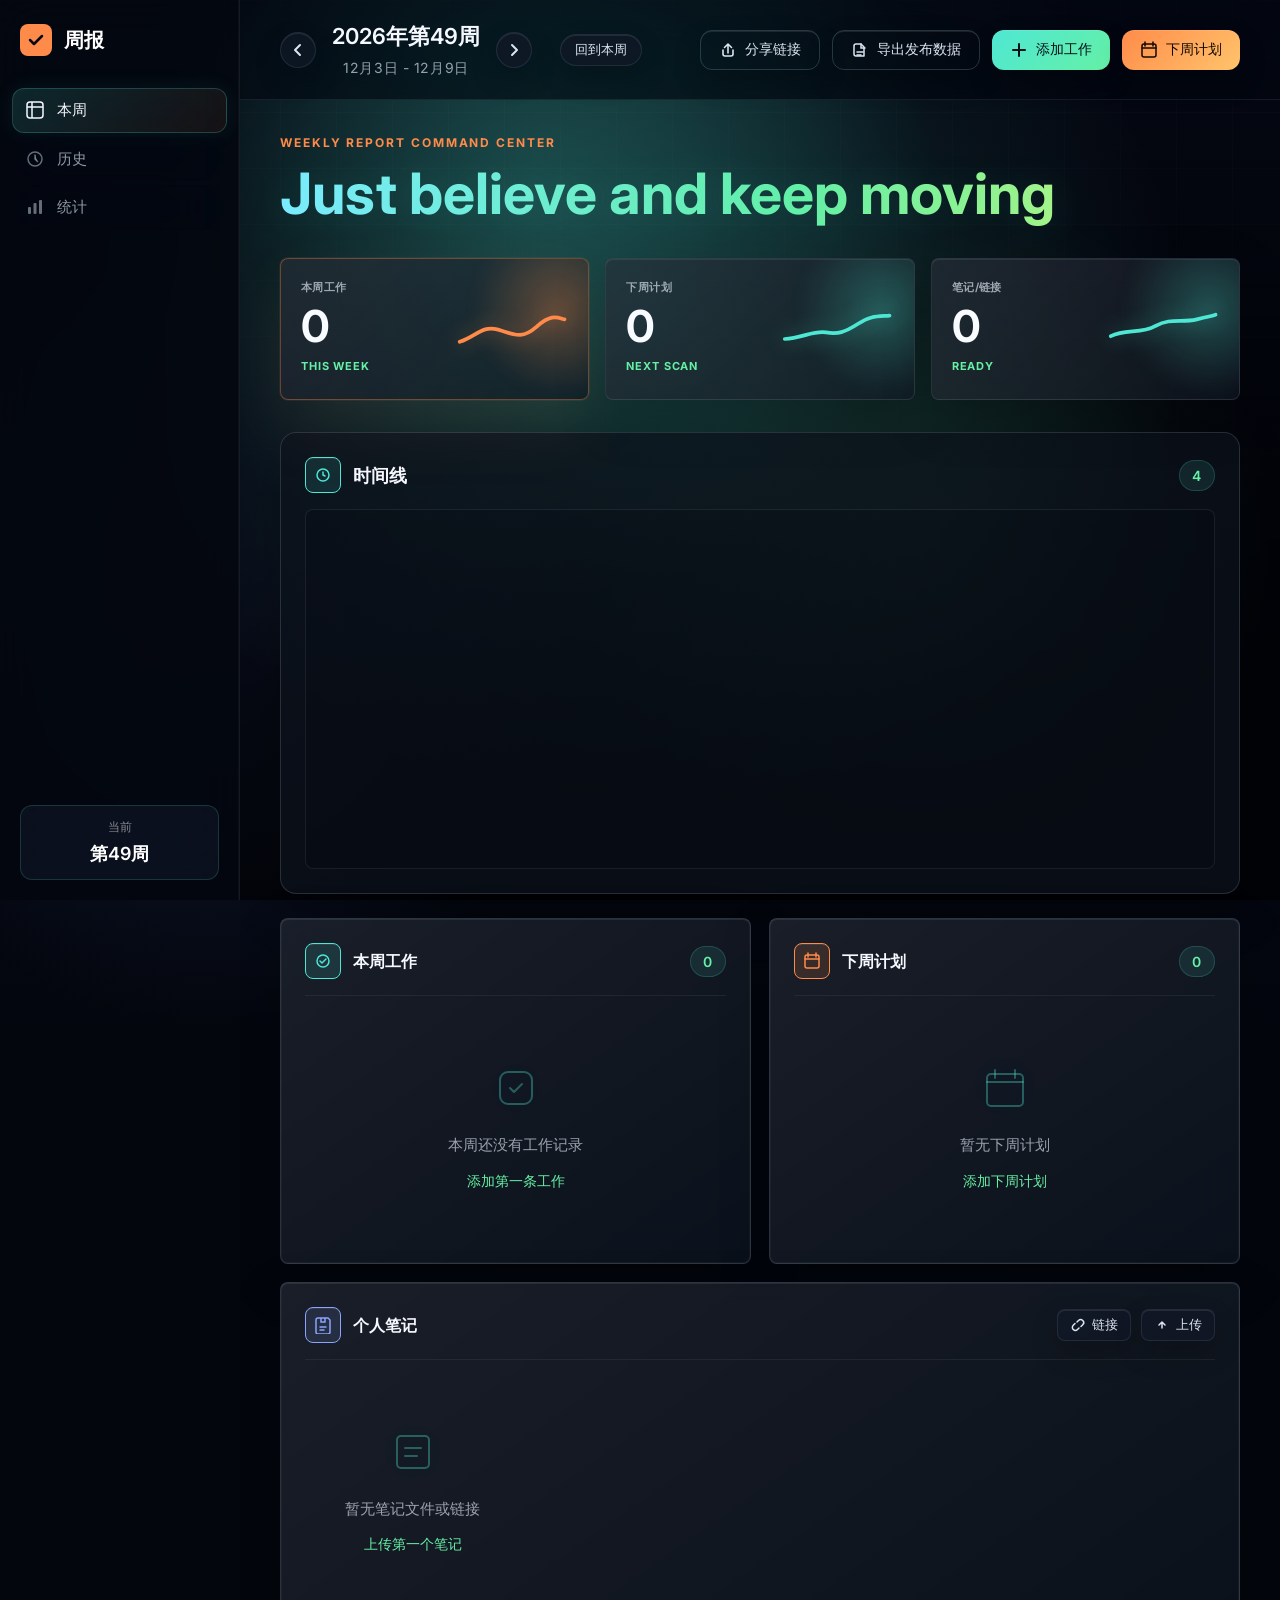
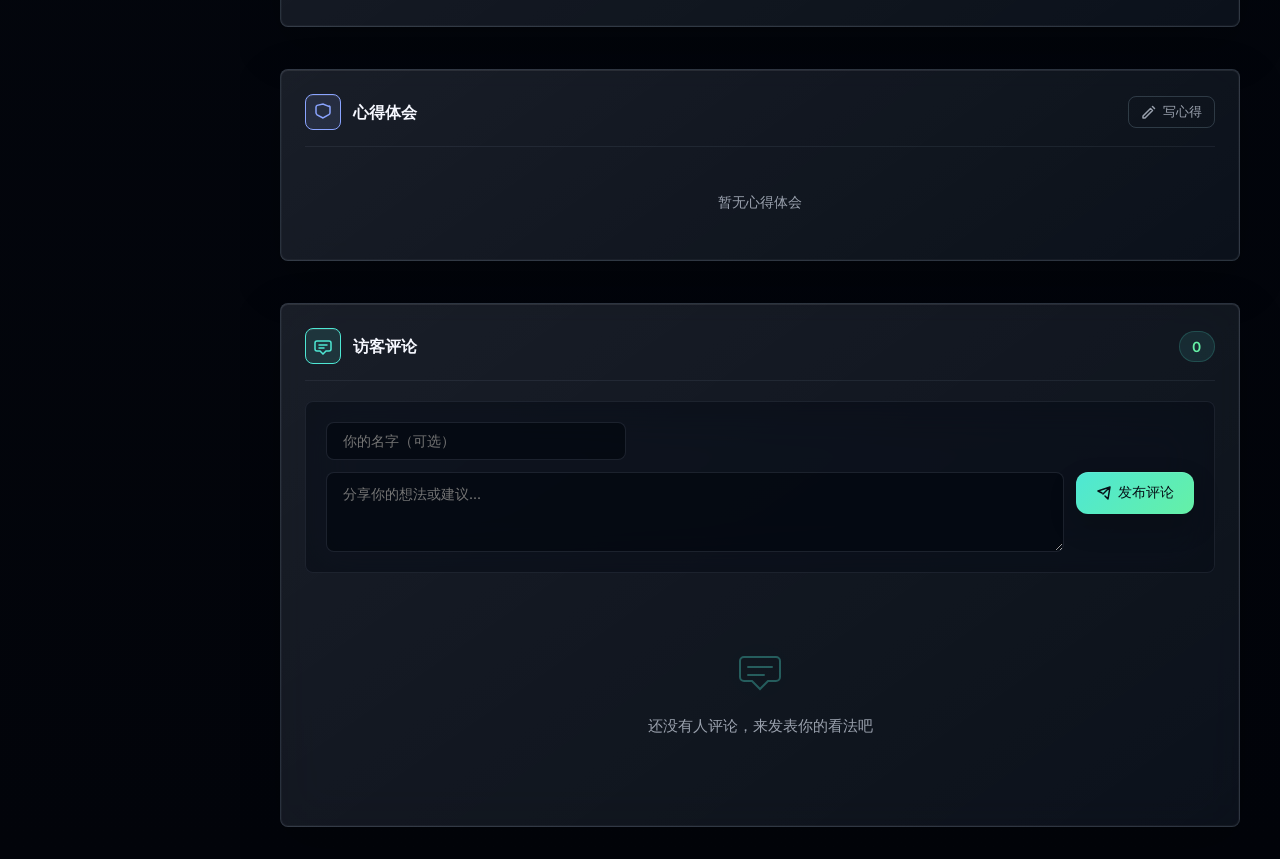
==== commit c929ae6f: "Make timeline project colors distinct" ====
--- a/index.html
+++ b/index.html
@@ -4,7 +4,7 @@
     <meta charset="UTF-8">
     <meta name="viewport" content="width=device-width, initial-scale=1.0">
     <title>周报 | Weekly Report</title>
-    <link rel="stylesheet" href="css/style.css">
+    <link rel="stylesheet" href="css/style.css?v=20260703-project-colors">
     <link rel="preconnect" href="https://fonts.googleapis.com">
     <link rel="preconnect" href="https://fonts.gstatic.com" crossorigin>
     <link href="https://fonts.googleapis.com/css2?family=Inter:wght@300;400;500;600;700&display=swap" rel="stylesheet">
@@ -583,7 +583,7 @@
         <span class="toast-message" id="toastMessage">保存成功</span>
     </div>
 
-    <script src="js/storage.js"></script>
-    <script src="js/app.js"></script>
+    <script src="js/storage.js?v=20260703-project-colors"></script>
+    <script src="js/app.js?v=20260703-project-colors"></script>
 </body>
 </html>
--- a/css/style.css
+++ b/css/style.css
@@ -78,6 +78,9 @@
 .app-container {
     display: flex;
     min-height: 100vh;
+    width: 100%;
+    max-width: 100vw;
+    overflow-x: hidden;
 }
 
 /* ===== 侧边栏 ===== */
@@ -185,6 +188,9 @@
     margin-left: 240px;
     background: var(--bg-secondary);
     min-height: 100vh;
+    min-width: 0;
+    max-width: calc(100vw - 240px);
+    overflow-x: hidden;
 }
 
 /* ===== 顶部导航栏 ===== */
@@ -319,6 +325,9 @@
 
 .content-views {
     padding: 32px 40px;
+    width: 100%;
+    max-width: 100%;
+    overflow-x: hidden;
 }
 
 .view {
@@ -341,6 +350,7 @@
     display: grid;
     grid-template-columns: repeat(2, 1fr);
     gap: 24px;
+    align-items: start;
 }
 
 .content-section {
@@ -349,6 +359,7 @@
     padding: 24px;
     box-shadow: var(--shadow-sm);
     border: 1px solid var(--border);
+    min-width: 0;
 }
 
 .content-section.full-width {
@@ -1958,6 +1969,7 @@
 
     .main-content {
         margin-left: 200px;
+        max-width: calc(100vw - 200px);
     }
 
     .stats-cards {
@@ -2001,6 +2013,7 @@
 
     .main-content {
         margin-left: 72px;
+        max-width: calc(100vw - 72px);
     }
 
     .top-bar {
@@ -2438,8 +2451,9 @@
     background:
         linear-gradient(145deg, rgba(255, 255, 255, 0.07), rgba(255, 255, 255, 0.015)),
         rgba(11, 17, 29, 0.72);
-    border: 1px solid rgba(148, 163, 184, 0.14);
-    box-shadow: var(--shadow-sm), inset 0 1px 0 rgba(255, 255, 255, 0.05);
+    border: 1px solid rgba(148, 163, 184, 0.22);
+    box-shadow: var(--shadow-sm), inset 0 0 0 1px rgba(255, 255, 255, 0.035), inset 0 1px 0 rgba(255, 255, 255, 0.05);
+    min-width: 0;
 }
 
 .content-section:hover,
@@ -2818,8 +2832,11 @@
     border-radius: var(--radius-lg);
     padding: 24px;
     box-shadow: var(--shadow-sm);
-    border: 1px solid var(--border);
+    border: 1px solid rgba(148, 163, 184, 0.22);
     margin-bottom: 24px;
+    overflow: hidden;
+    max-width: 100%;
+    min-width: 0;
 }
 
 .timeline-header {
@@ -2843,15 +2860,34 @@
 /* 横向时间轴容器 */
 .timeline-horizontal {
     position: relative;
-    padding: 0 10px;
+    width: 100%;
+    max-width: 100%;
+    box-sizing: border-box;
+    padding: 0 10px 14px;
     overflow-x: auto;
-    overflow-y: visible;
+    overflow-y: auto;
+    scrollbar-width: thin;
+    max-height: 360px;
+    border: 1px solid rgba(148, 163, 184, 0.12);
+    border-radius: 8px;
+    background: rgba(3, 7, 15, 0.18);
+}
+
+.timeline-scroll-inner {
+    position: relative;
+    min-width: 100%;
+    max-width: none;
+    box-sizing: border-box;
+    padding-top: 12px;
+    padding-right: 32px;
+    padding-left: 12px;
 }
 
 /* 时间轴区域：包含节点和时间轴线 */
 .timeline-axis-area {
     position: relative;
-    margin: 0 20px 20px;
+    margin: 0 28px 20px;
+    z-index: 1;
 }
 
 /* 时间轴线 */
@@ -2865,6 +2901,8 @@
     );
     border-radius: 2px;
     position: relative;
+    z-index: 1;
+    pointer-events: none;
 }
 
 /* 起点 */
@@ -2897,6 +2935,7 @@
 .timeline-nodes {
     position: relative;
     margin-bottom: 0;
+    z-index: 10;
 }
 
 /* 单个里程碑节点 */
@@ -2910,26 +2949,29 @@
     align-items: center;
     /* 底部对齐，这样圆点在时间轴上 */
     bottom: -5px;
+    z-index: 20;
 }
 
 .timeline-node:hover {
-    z-index: 10;
+    z-index: 60;
 }
 
 /* 节点卡片（最上方） */
 .timeline-node-card {
     background: rgba(7, 12, 22, 0.95);
-    border: 1px solid var(--task-color, rgba(148, 163, 184, 0.15));
+    border: 1px solid var(--task-color, rgba(148, 163, 184, 0.24));
     border-radius: 6px;
     padding: 10px 14px;
     min-width: 140px;
     max-width: 180px;
     backdrop-filter: blur(12px);
     transition: all 0.2s ease;
-    box-shadow: 0 2px 12px rgba(0, 0, 0, 0.3);
+    box-shadow: 0 2px 12px rgba(0, 0, 0, 0.3), 0 0 0 1px rgba(255, 255, 255, 0.03);
     text-align: left;
     /* 卡片在顶部 */
     order: -1;
+    position: relative;
+    z-index: 40;
 }
 
 .timeline-node:hover .timeline-node-card {
@@ -2943,6 +2985,9 @@
     height: var(--connector-height, 20px);
     background: var(--task-color, var(--gray-4));
     flex-shrink: 0;
+    position: relative;
+    z-index: 5;
+    pointer-events: none;
 }
 
 /* 圆点 - 在时间轴上 */
@@ -2956,6 +3001,8 @@
     flex-shrink: 0;
     /* 圆点在底部，对齐时间轴 */
     order: 1;
+    position: relative;
+    z-index: 12;
 }
 
 .timeline-node:hover .timeline-node-dot {
@@ -2989,8 +3036,9 @@
 /* 日期刻度 */
 .timeline-dates {
     position: relative;
-    margin: 8px 30px 0;
+    margin: 8px 38px 0;
     height: 20px;
+    z-index: 2;
 }
 
 .timeline-date-mark {
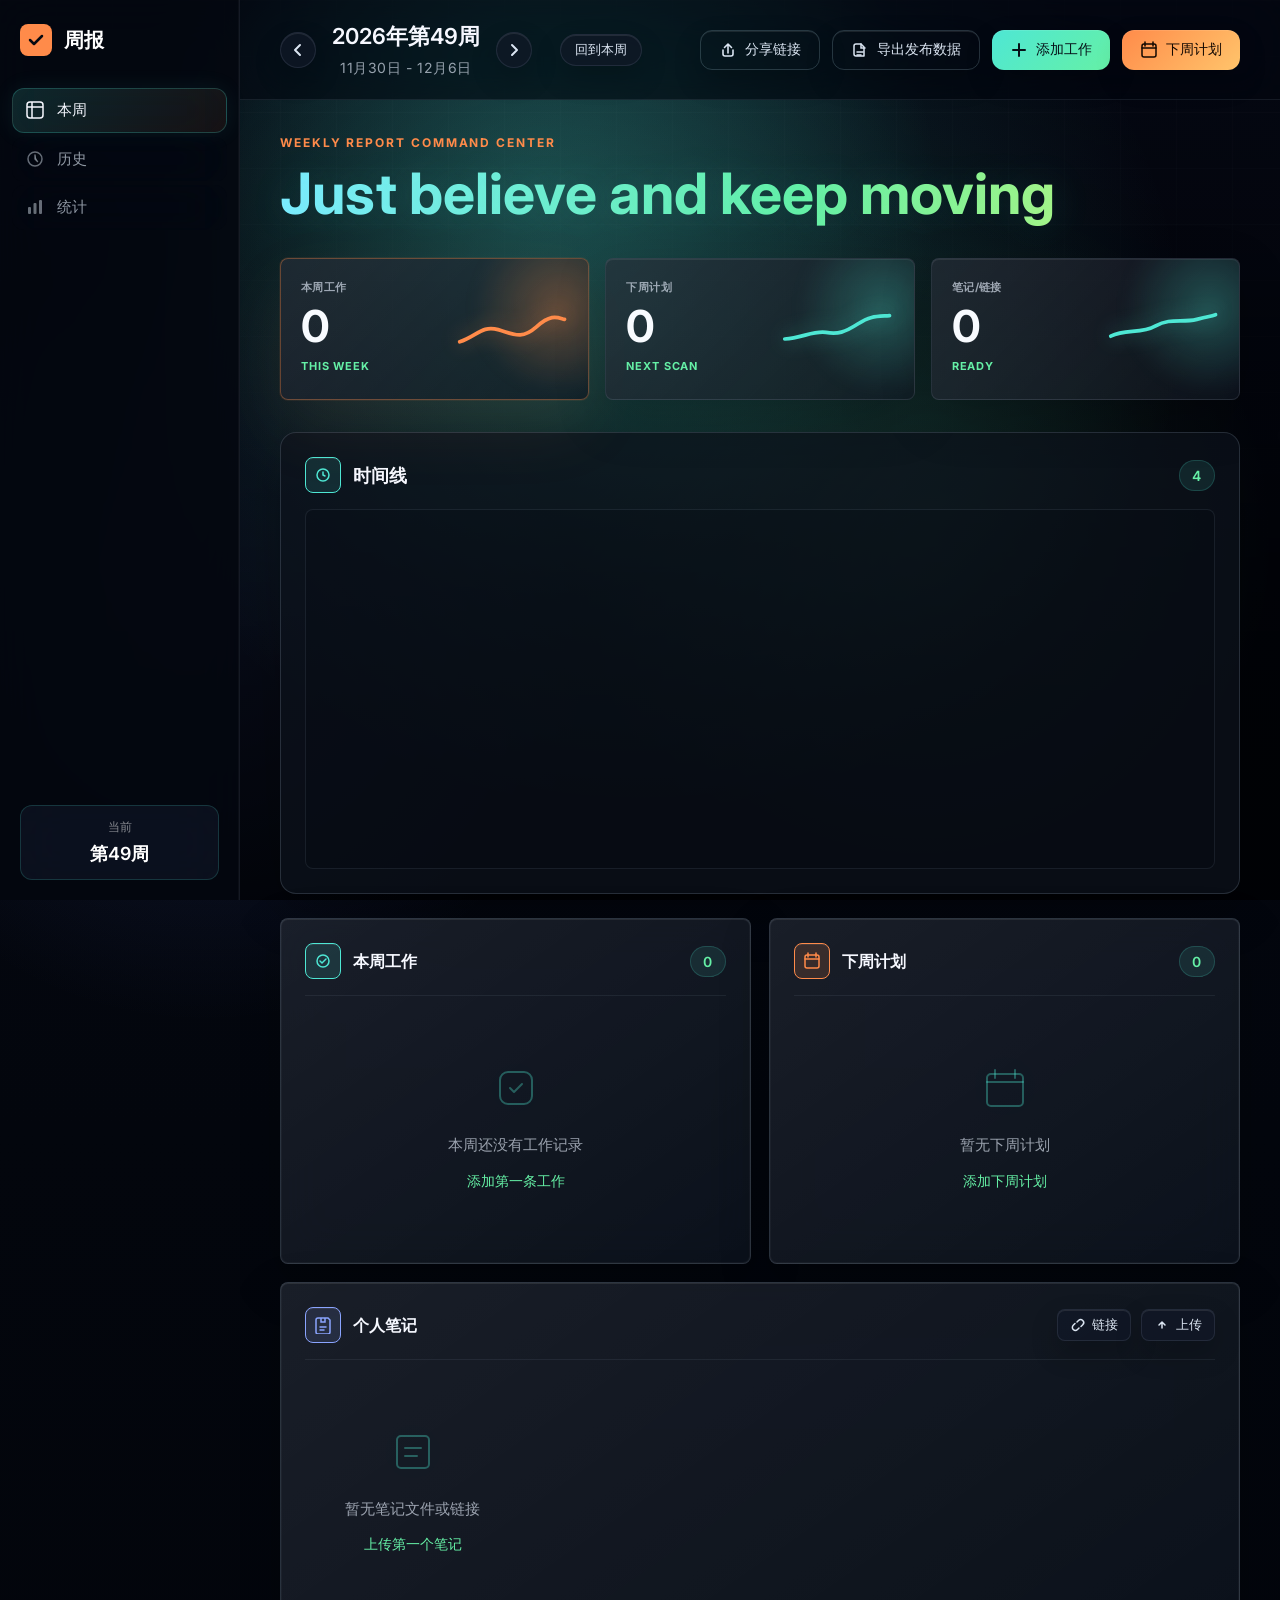
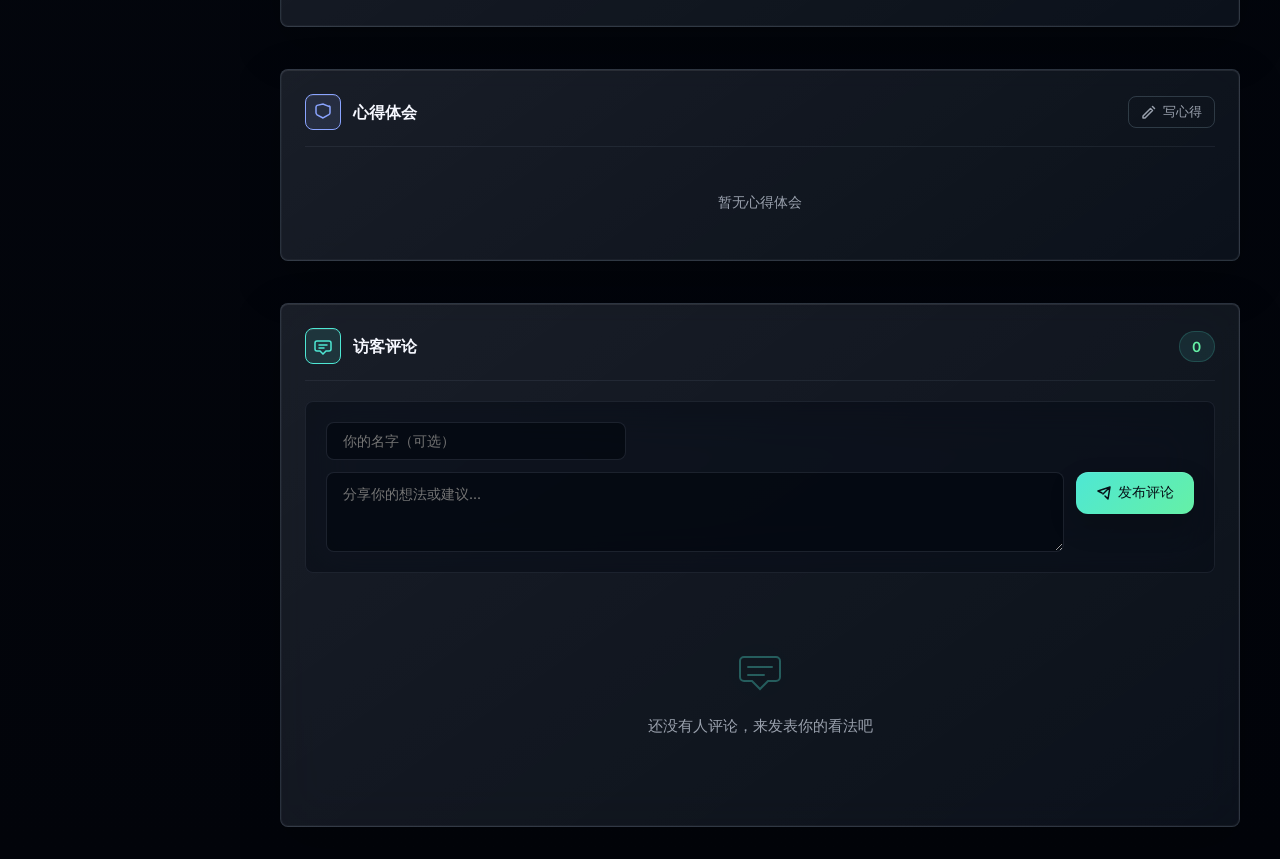
==== commit b99a7b2d: "Use natural week date ranges" ====
--- a/index.html
+++ b/index.html
@@ -4,7 +4,7 @@
     <meta charset="UTF-8">
     <meta name="viewport" content="width=device-width, initial-scale=1.0">
     <title>周报 | Weekly Report</title>
-    <link rel="stylesheet" href="css/style.css?v=20260703-project-colors">
+    <link rel="stylesheet" href="css/style.css?v=20260713-plan-sync">
     <link rel="preconnect" href="https://fonts.googleapis.com">
     <link rel="preconnect" href="https://fonts.gstatic.com" crossorigin>
     <link href="https://fonts.googleapis.com/css2?family=Inter:wght@300;400;500;600;700&display=swap" rel="stylesheet">
@@ -583,7 +583,7 @@
         <span class="toast-message" id="toastMessage">保存成功</span>
     </div>
 
-    <script src="js/storage.js?v=20260703-project-colors"></script>
-    <script src="js/app.js?v=20260703-project-colors"></script>
+    <script src="js/storage.js?v=20260713-natural-week"></script>
+    <script src="js/app.js?v=20260713-natural-week"></script>
 </body>
 </html>
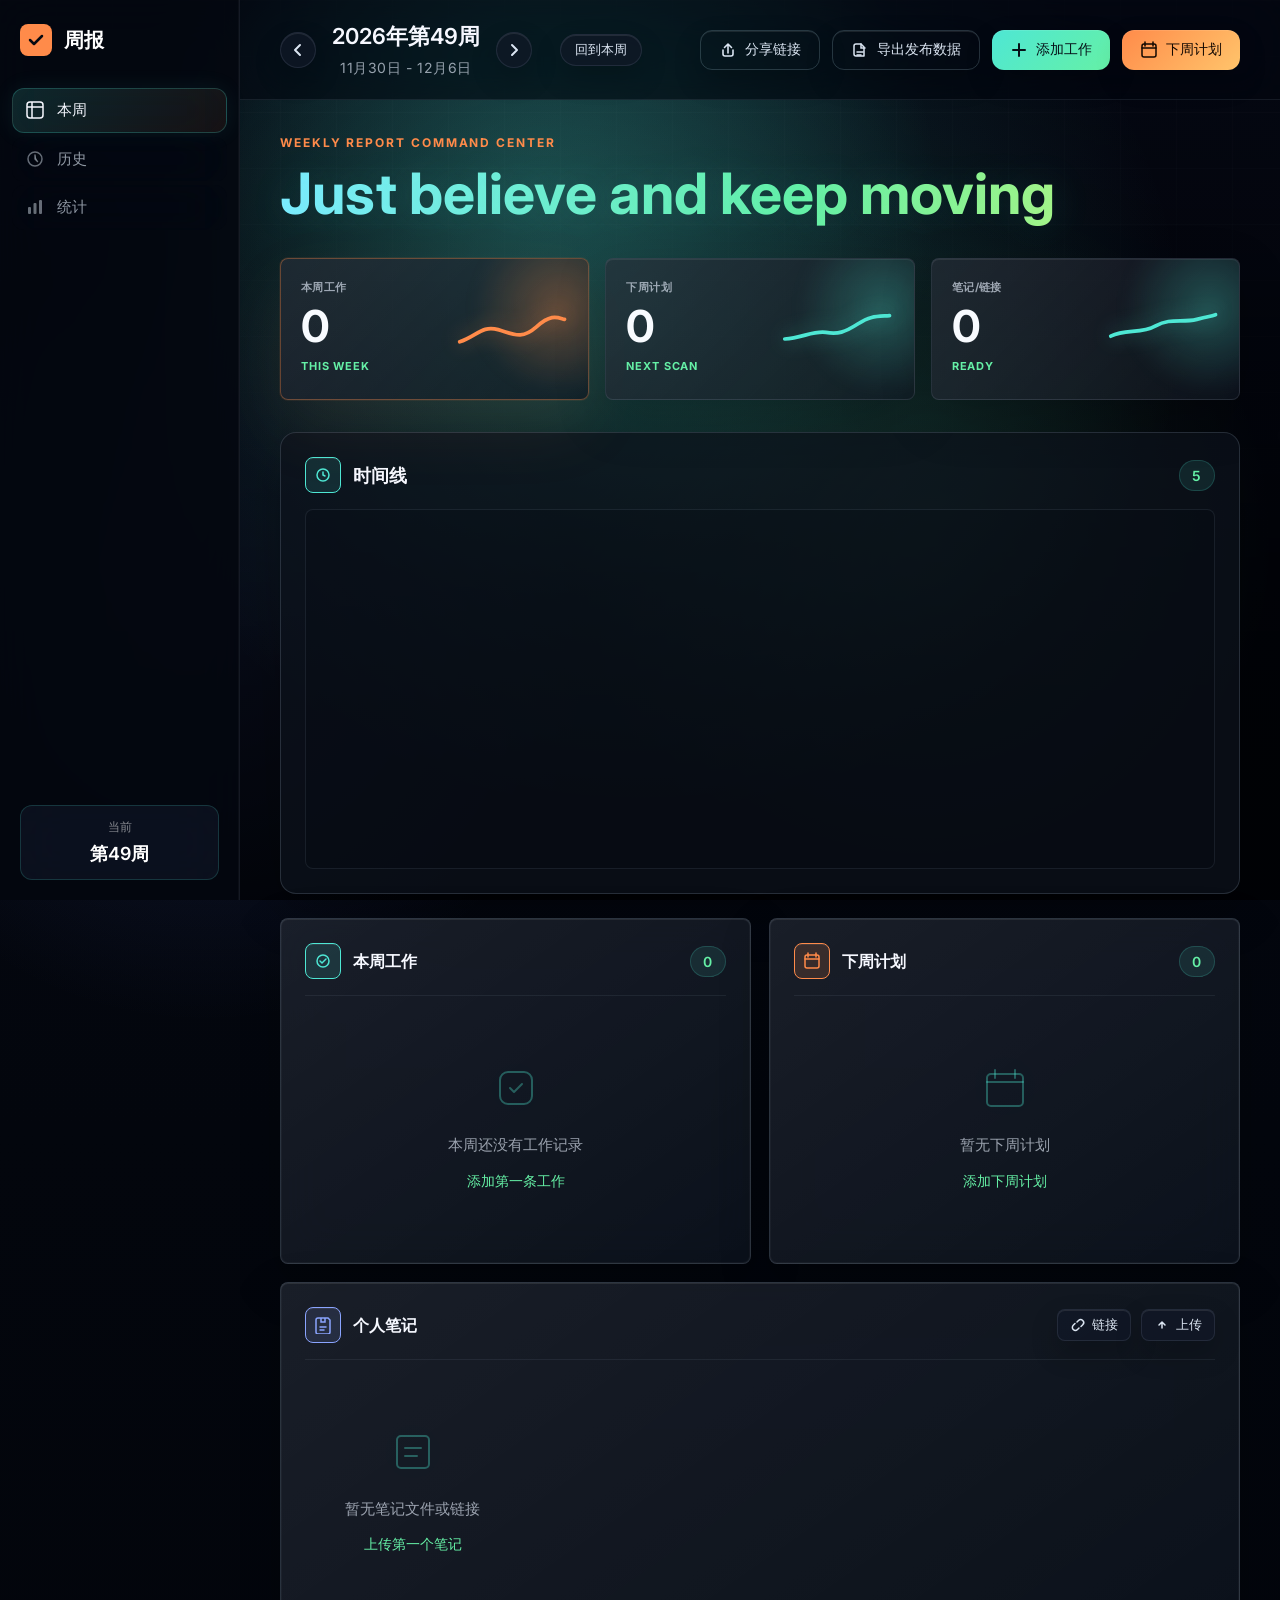
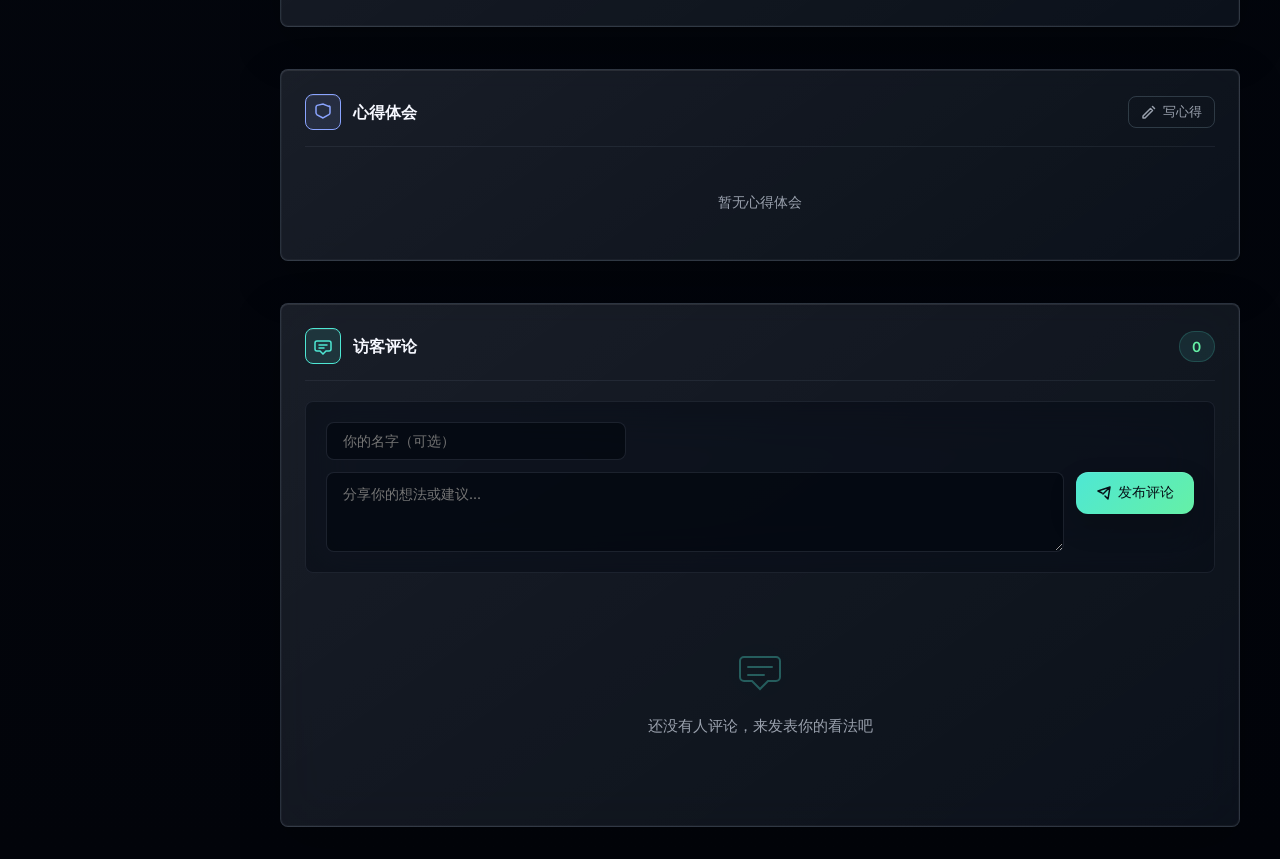
==== commit 1c329b99: "Refresh local data when published data changes" ====
--- a/index.html
+++ b/index.html
@@ -583,7 +583,7 @@
         <span class="toast-message" id="toastMessage">保存成功</span>
     </div>
 
-    <script src="js/storage.js?v=20260713-natural-week"></script>
-    <script src="js/app.js?v=20260713-natural-week"></script>
+    <script src="js/storage.js?v=20260713-natural-week-v2"></script>
+    <script src="js/app.js?v=20260713-published-refresh"></script>
 </body>
 </html>
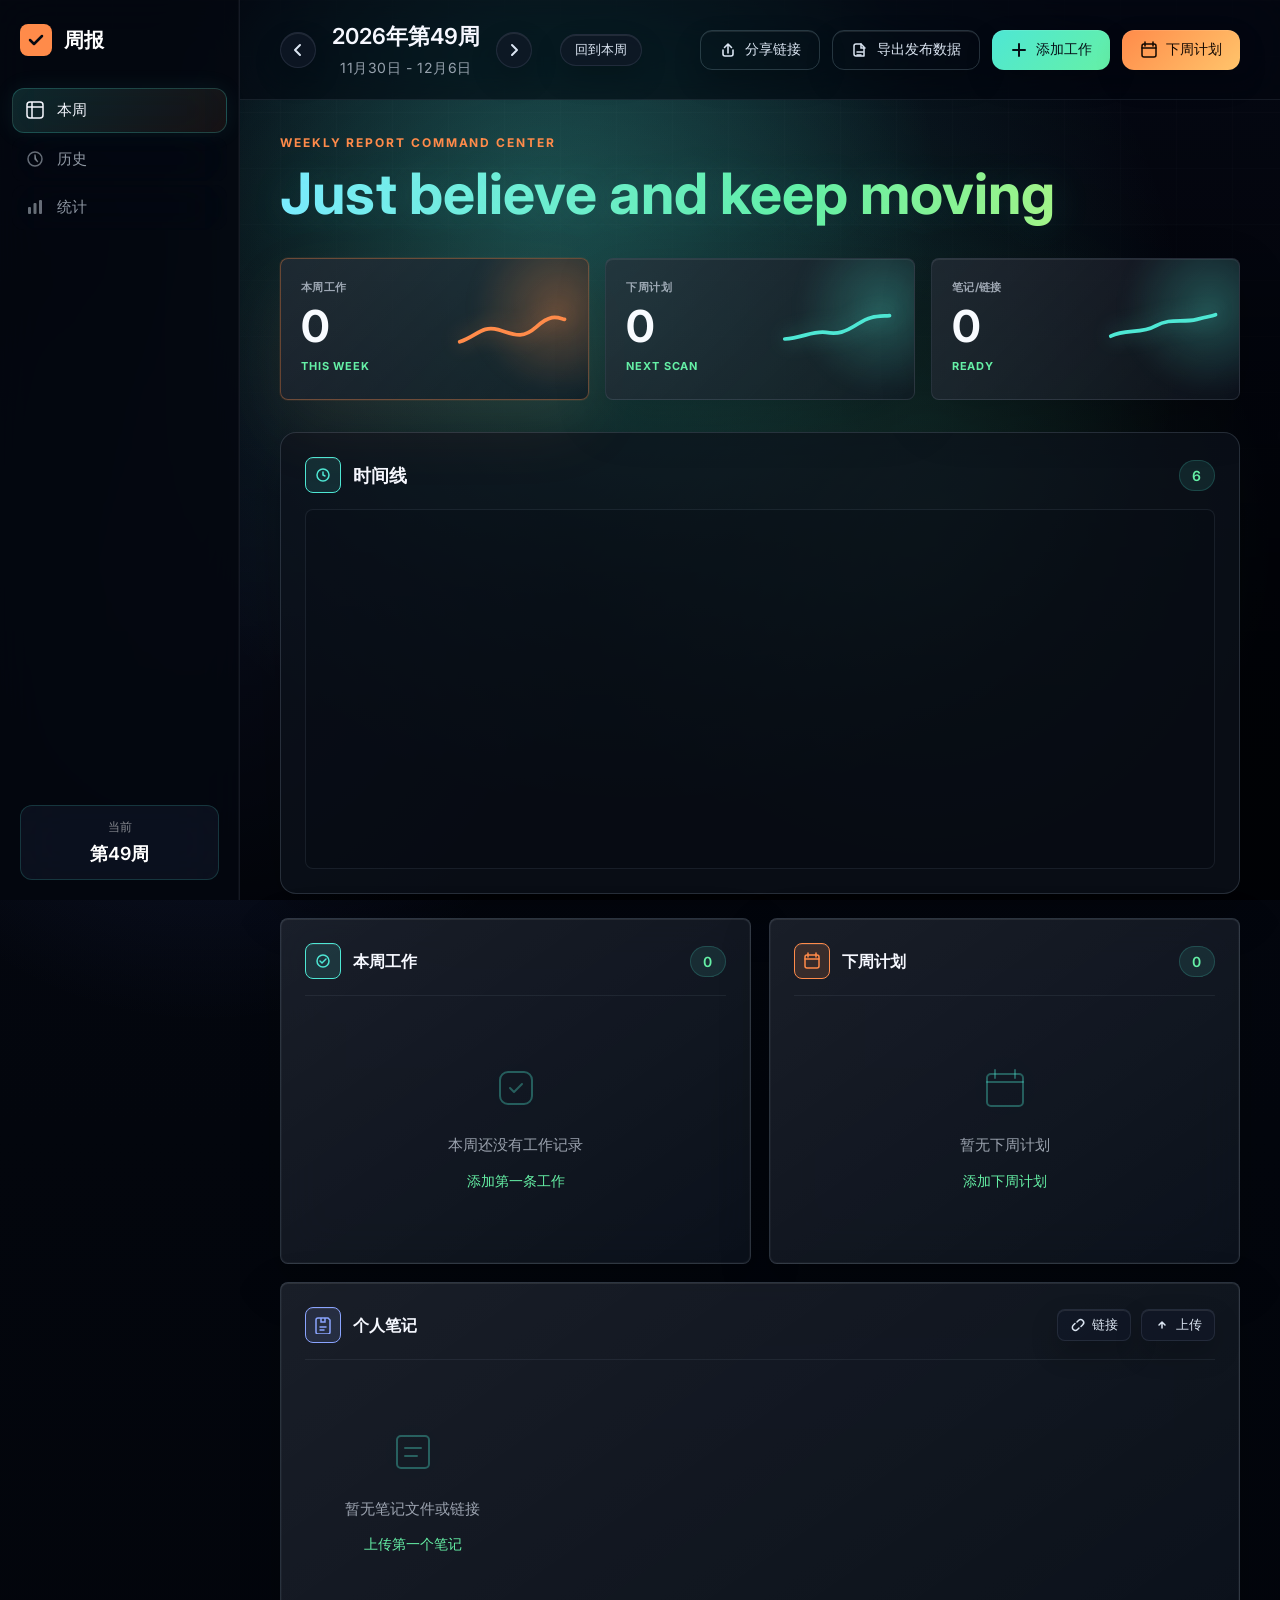
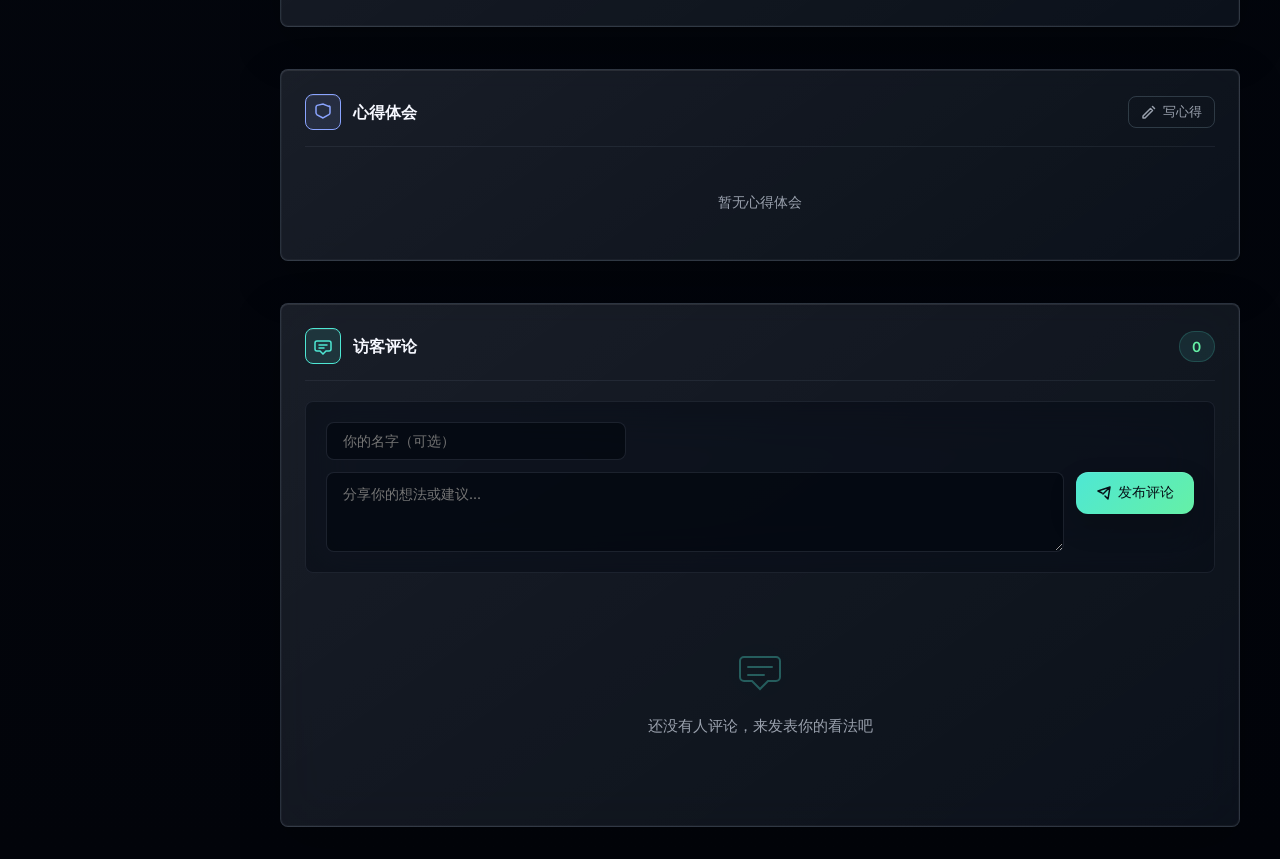
==== commit ae117576: "Preserve edits on synced work items" ====
--- a/index.html
+++ b/index.html
@@ -584,6 +584,6 @@
     </div>
 
     <script src="js/storage.js?v=20260713-natural-week-v2"></script>
-    <script src="js/app.js?v=20260713-published-refresh"></script>
+    <script src="js/app.js?v=20260714-preserve-synced-edits"></script>
 </body>
 </html>
